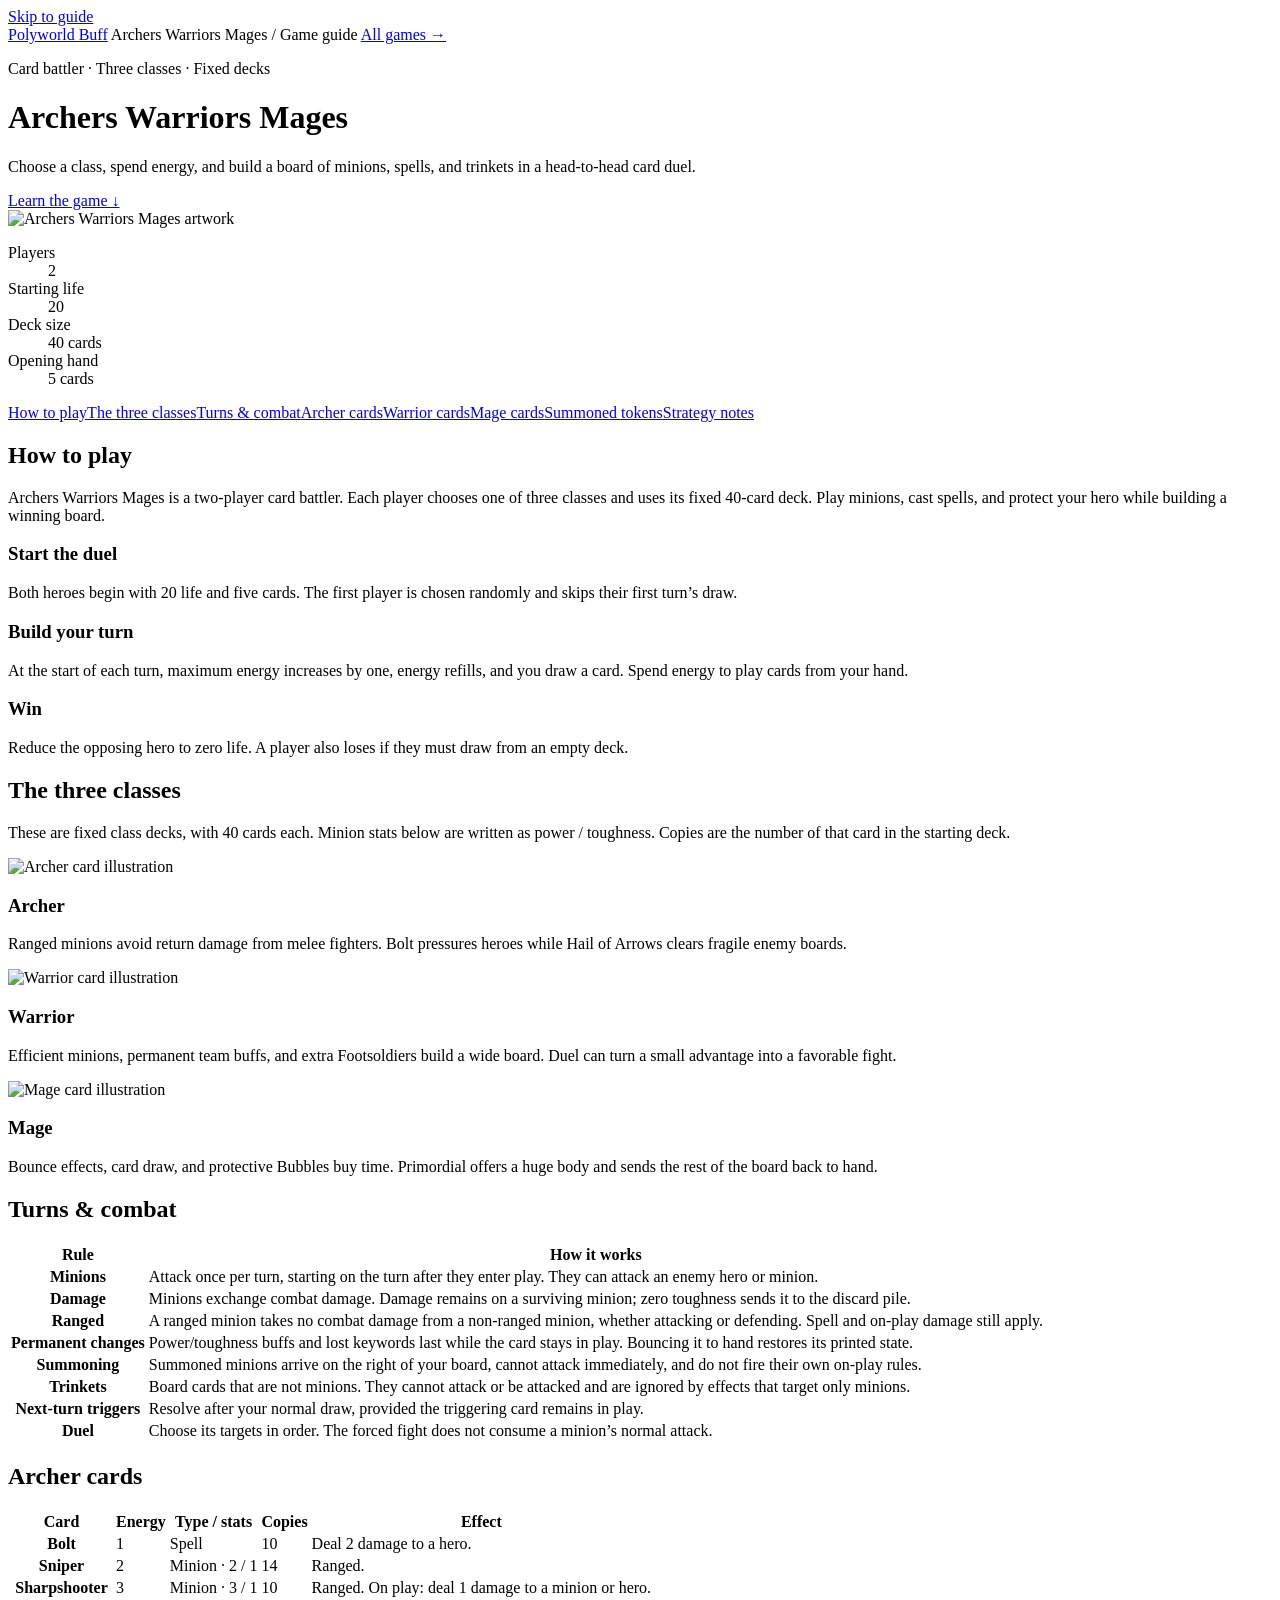
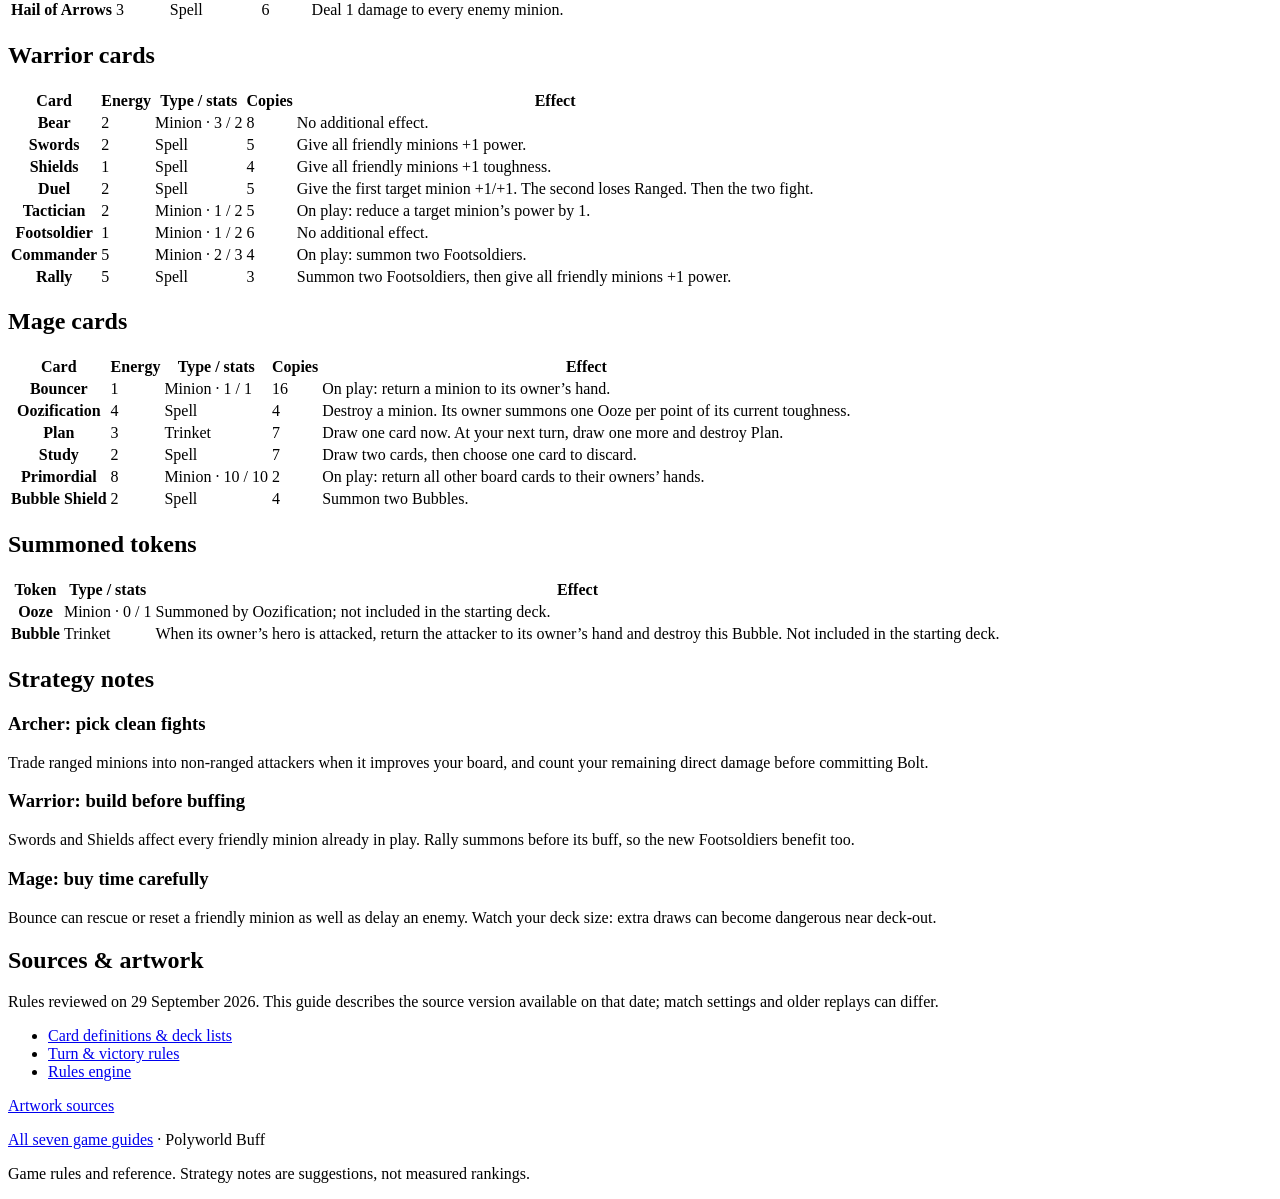
==== AWM/index.html @ 72a26108 "fix(pages): update Polyworld Buff links for Softmax Use canonical GitHub Pages and source URLs in ma" ====
<!DOCTYPE html>
<html lang="en">
<head>
  <meta charset="utf-8">
  <meta name="viewport" content="width=device-width, initial-scale=1">
  <meta name="description" content="Choose a class, spend energy, and build a board of minions, spells, and trinkets in a head-to-head card duel.">
  <title>Archers Warriors Mages · Polyworld Buff</title>
  <link rel="stylesheet" href="../guides.css">
</head>
<body style="--accent: #e2c597">
  <a class="skip" href="#guide">Skip to guide</a>
  <header class="topbar"><nav class="nav-inner" aria-label="Site navigation">
    <a class="brand" href="../">Polyworld Buff</a>
    <span class="crumb">Archers Warriors Mages / Game guide</span>
    <a href="../">All games &rarr;</a>
  </nav></header>
  <main id="guide">
    <div class="hero">
      <div><p class="eyebrow label">Card battler · Three classes · Fixed decks</p>
        <h1>Archers Warriors Mages</h1><p>Choose a class, spend energy, and build a board of minions, spells, and trinkets in a head-to-head card duel.</p>
        <a class="jump" href="#overview">Learn the game &darr;</a>
      </div>
      <div class="hero-visual"><img class="hero-art landscape"
        src="assets/sniper.png" alt="Archers Warriors Mages artwork"></div>
    </div>
    <dl class="facts"><div class="fact"><dt>Players</dt><dd>2</dd></div><div class="fact"><dt>Starting life</dt><dd>20</dd></div><div class="fact"><dt>Deck size</dt><dd>40 cards</dd></div><div class="fact"><dt>Opening hand</dt><dd>5 cards</dd></div></dl>
    <nav class="section-nav" aria-label="Guide sections"><a class="jump" href="#overview">How to play</a><a class="jump" href="#classes">The three classes</a><a class="jump" href="#combat">Turns &amp; combat</a><a class="jump" href="#archer">Archer cards</a><a class="jump" href="#warrior">Warrior cards</a><a class="jump" href="#mage">Mage cards</a><a class="jump" href="#tokens">Summoned tokens</a><a class="jump" href="#tips">Strategy notes</a></nav>
    <section id="overview"><h2 class="section-heading"><img src="../GOTA/assets/icons/champion.png" alt="">How to play</h2><p>Archers Warriors Mages is a two-player card battler. Each player
    chooses one of three classes and uses its fixed 40-card deck. Play minions,
    cast spells, and protect your hero while building a winning board.</p><div class="grid"><article class="panel"><h3>Start the duel</h3><p>Both heroes begin with 20 life and five cards. The first player is chosen randomly and skips their first turn’s draw.</p></article><article class="panel"><h3>Build your turn</h3><p>At the start of each turn, maximum energy increases by one, energy refills, and you draw a card. Spend energy to play cards from your hand.</p></article><article class="panel"><h3>Win</h3><p>Reduce the opposing hero to zero life. A player also loses if they must draw from an empty deck.</p></article></div></section><section id="classes"><h2 class="section-heading"><img src="../GOTA/assets/icons/minion.png" alt="">The three classes</h2><p>These are fixed class decks, with 40 cards each. Minion stats below
    are written as power / toughness. Copies are the number of that card in the starting deck.</p><div class="grid"><article class="panel"><img class="panel-art" src="assets/sniper.png" loading="lazy" alt="Archer card illustration"><h3>Archer</h3><p>Ranged minions avoid return damage from melee fighters. Bolt pressures heroes while Hail of Arrows clears fragile enemy boards.</p></article><article class="panel"><img class="panel-art" src="assets/bear.png" loading="lazy" alt="Warrior card illustration"><h3>Warrior</h3><p>Efficient minions, permanent team buffs, and extra Footsoldiers build a wide board. Duel can turn a small advantage into a favorable fight.</p></article><article class="panel"><img class="panel-art" src="assets/primordial.png" loading="lazy" alt="Mage card illustration"><h3>Mage</h3><p>Bounce effects, card draw, and protective Bubbles buy time. Primordial offers a huge body and sends the rest of the board back to hand.</p></article></div></section><section id="combat"><h2 class="section-heading"><img src="../GOTA/assets/icons/attack.png" alt="">Turns &amp; combat</h2><div class="table-wrap" tabindex="0" role="region" aria-label="Rule reference table, scroll horizontally"><table><thead><tr><th scope="col">Rule</th><th scope="col">How it works</th></tr></thead><tbody><tr><th scope="row">Minions</th><td>Attack once per turn, starting on the turn after they enter play. They can attack an enemy hero or minion.</td></tr>
<tr><th scope="row">Damage</th><td>Minions exchange combat damage. Damage remains on a surviving minion; zero toughness sends it to the discard pile.</td></tr>
<tr><th scope="row">Ranged</th><td>A ranged minion takes no combat damage from a non-ranged minion, whether attacking or defending. Spell and on-play damage still apply.</td></tr>
<tr><th scope="row">Permanent changes</th><td>Power/toughness buffs and lost keywords last while the card stays in play. Bouncing it to hand restores its printed state.</td></tr>
<tr><th scope="row">Summoning</th><td>Summoned minions arrive on the right of your board, cannot attack immediately, and do not fire their own on-play rules.</td></tr>
<tr><th scope="row">Trinkets</th><td>Board cards that are not minions. They cannot attack or be attacked and are ignored by effects that target only minions.</td></tr>
<tr><th scope="row">Next-turn triggers</th><td>Resolve after your normal draw, provided the triggering card remains in play.</td></tr>
<tr><th scope="row">Duel</th><td>Choose its targets in order. The forced fight does not consume a minion’s normal attack.</td></tr>
</tbody></table></div></section><section id="archer"><h2 class="section-heading"><img src="../GOTA/assets/icons/range.png" alt="">Archer cards</h2><div class="table-wrap" tabindex="0" role="region" aria-label="Card reference table, scroll horizontally"><table class="cards-table"><thead><tr><th scope="col">Card</th><th scope="col">Energy</th><th scope="col">Type / stats</th><th scope="col">Copies</th><th scope="col">Effect</th></tr></thead><tbody><tr><th scope="row">Bolt</th><td>1</td><td>Spell</td><td>10</td><td>Deal 2 damage to a hero.</td></tr>
<tr><th scope="row">Sniper</th><td>2</td><td>Minion · 2 / 1</td><td>14</td><td>Ranged.</td></tr>
<tr><th scope="row">Sharpshooter</th><td>3</td><td>Minion · 3 / 1</td><td>10</td><td>Ranged. On play: deal 1 damage to a minion or hero.</td></tr>
<tr><th scope="row">Hail of Arrows</th><td>3</td><td>Spell</td><td>6</td><td>Deal 1 damage to every enemy minion.</td></tr>
</tbody></table></div></section><section id="warrior"><h2 class="section-heading"><img src="../GOTA/assets/icons/damage.png" alt="">Warrior cards</h2><div class="table-wrap" tabindex="0" role="region" aria-label="Card reference table, scroll horizontally"><table class="cards-table"><thead><tr><th scope="col">Card</th><th scope="col">Energy</th><th scope="col">Type / stats</th><th scope="col">Copies</th><th scope="col">Effect</th></tr></thead><tbody><tr><th scope="row">Bear</th><td>2</td><td>Minion · 3 / 2</td><td>8</td><td>No additional effect.</td></tr>
<tr><th scope="row">Swords</th><td>2</td><td>Spell</td><td>5</td><td>Give all friendly minions +1 power.</td></tr>
<tr><th scope="row">Shields</th><td>1</td><td>Spell</td><td>4</td><td>Give all friendly minions +1 toughness.</td></tr>
<tr><th scope="row">Duel</th><td>2</td><td>Spell</td><td>5</td><td>Give the first target minion +1/+1. The second loses Ranged. Then the two fight.</td></tr>
<tr><th scope="row">Tactician</th><td>2</td><td>Minion · 1 / 2</td><td>5</td><td>On play: reduce a target minion’s power by 1.</td></tr>
<tr><th scope="row">Footsoldier</th><td>1</td><td>Minion · 1 / 2</td><td>6</td><td>No additional effect.</td></tr>
<tr><th scope="row">Commander</th><td>5</td><td>Minion · 2 / 3</td><td>4</td><td>On play: summon two Footsoldiers.</td></tr>
<tr><th scope="row">Rally</th><td>5</td><td>Spell</td><td>3</td><td>Summon two Footsoldiers, then give all friendly minions +1 power.</td></tr>
</tbody></table></div></section><section id="mage"><h2 class="section-heading"><img src="../GOTA/assets/icons/mana.png" alt="">Mage cards</h2><div class="table-wrap" tabindex="0" role="region" aria-label="Card reference table, scroll horizontally"><table class="cards-table"><thead><tr><th scope="col">Card</th><th scope="col">Energy</th><th scope="col">Type / stats</th><th scope="col">Copies</th><th scope="col">Effect</th></tr></thead><tbody><tr><th scope="row">Bouncer</th><td>1</td><td>Minion · 1 / 1</td><td>16</td><td>On play: return a minion to its owner’s hand.</td></tr>
<tr><th scope="row">Oozification</th><td>4</td><td>Spell</td><td>4</td><td>Destroy a minion. Its owner summons one Ooze per point of its current toughness.</td></tr>
<tr><th scope="row">Plan</th><td>3</td><td>Trinket</td><td>7</td><td>Draw one card now. At your next turn, draw one more and destroy Plan.</td></tr>
<tr><th scope="row">Study</th><td>2</td><td>Spell</td><td>7</td><td>Draw two cards, then choose one card to discard.</td></tr>
<tr><th scope="row">Primordial</th><td>8</td><td>Minion · 10 / 10</td><td>2</td><td>On play: return all other board cards to their owners’ hands.</td></tr>
<tr><th scope="row">Bubble Shield</th><td>2</td><td>Spell</td><td>4</td><td>Summon two Bubbles.</td></tr>
</tbody></table></div></section><section id="tokens"><h2 class="section-heading"><img src="../GOTA/assets/icons/minion.png" alt="">Summoned tokens</h2><div class="table-wrap" tabindex="0" role="region" aria-label="Token reference table, scroll horizontally"><table><thead><tr><th scope="col">Token</th><th scope="col">Type / stats</th><th scope="col">Effect</th></tr></thead><tbody><tr><th scope="row">Ooze</th><td>Minion · 0 / 1</td><td>Summoned by Oozification; not included in the starting deck.</td></tr>
<tr><th scope="row">Bubble</th><td>Trinket</td><td>When its owner’s hero is attacked, return the attacker to its owner’s hand and destroy this Bubble. Not included in the starting deck.</td></tr>
</tbody></table></div></section><section id="tips"><h2 class="section-heading"><img src="../GOTA/assets/icons/stats.png" alt="">Strategy notes</h2><div class="grid"><article class="panel"><h3>Archer: pick clean fights</h3><p>Trade ranged minions into non-ranged attackers when it improves your board, and count your remaining direct damage before committing Bolt.</p></article><article class="panel"><h3>Warrior: build before buffing</h3><p>Swords and Shields affect every friendly minion already in play. Rally summons before its buff, so the new Footsoldiers benefit too.</p></article><article class="panel"><h3>Mage: buy time carefully</h3><p>Bounce can rescue or reset a friendly minion as well as delay an enemy. Watch your deck size: extra draws can become dangerous near deck-out.</p></article></div></section>
    <section id="sources"><h2>Sources &amp; artwork</h2>
      <p>Rules reviewed on 29 September 2026. This guide describes the source version
      available on that date; match settings and older replays can differ.</p>
      <ul class="sources"><li><a href="https://github.com/softmax-universe/polyworld/blob/46e74720543e6b6d17e6aa05680d744c5302fc59/examples/awm/baseset.nim">Card definitions &amp; deck lists</a></li><li><a href="https://github.com/softmax-universe/polyworld/blob/46e74720543e6b6d17e6aa05680d744c5302fc59/examples/awm/awmsim.nim">Turn &amp; victory rules</a></li><li><a href="https://github.com/softmax-universe/polyworld/blob/46e74720543e6b6d17e6aa05680d744c5302fc59/examples/awm/awmcore.nim">Rules engine</a></li></ul>
      <p class="caption"><a href="assets/sources.txt">Artwork sources</a></p>
    </section>
    <footer><p><a href="../">All seven game guides</a> · Polyworld Buff</p>
      <p>Game rules and reference. Strategy notes are suggestions, not measured rankings.</p></footer>
  </main>
</body>
</html>
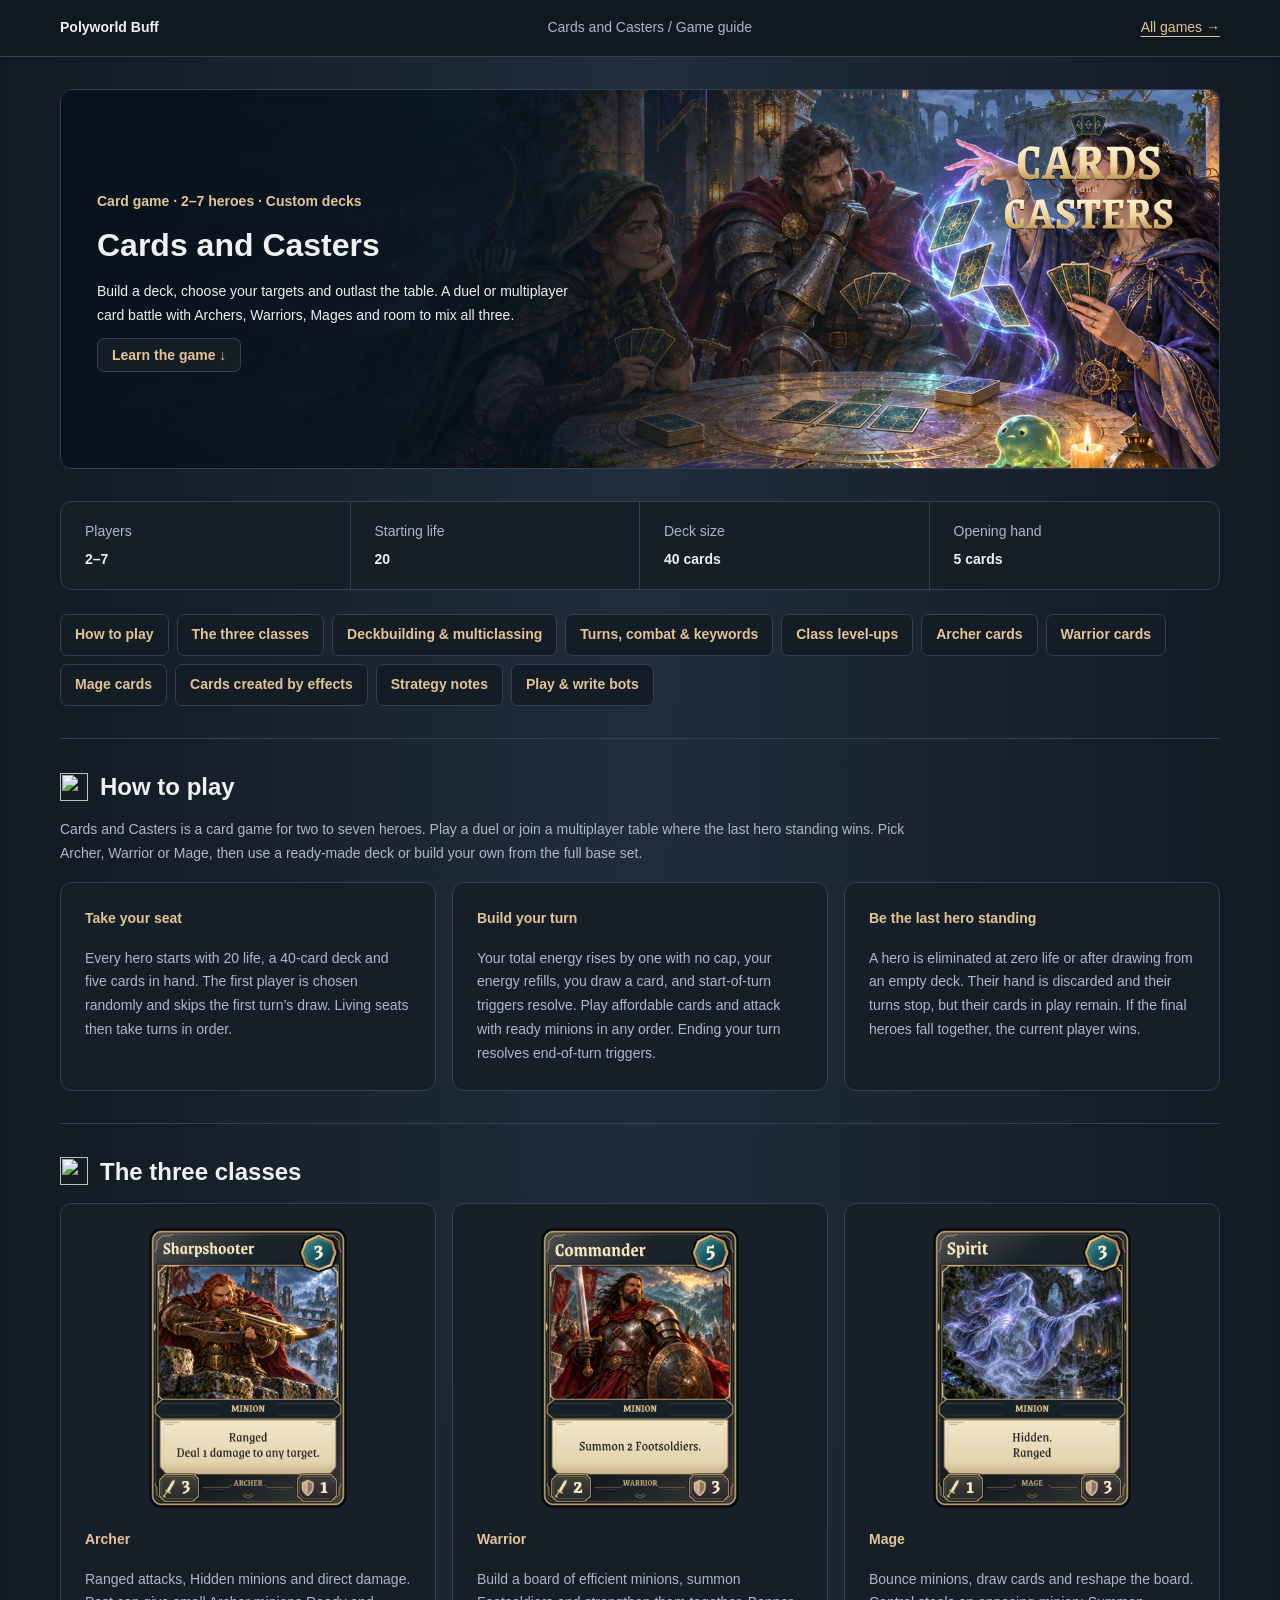
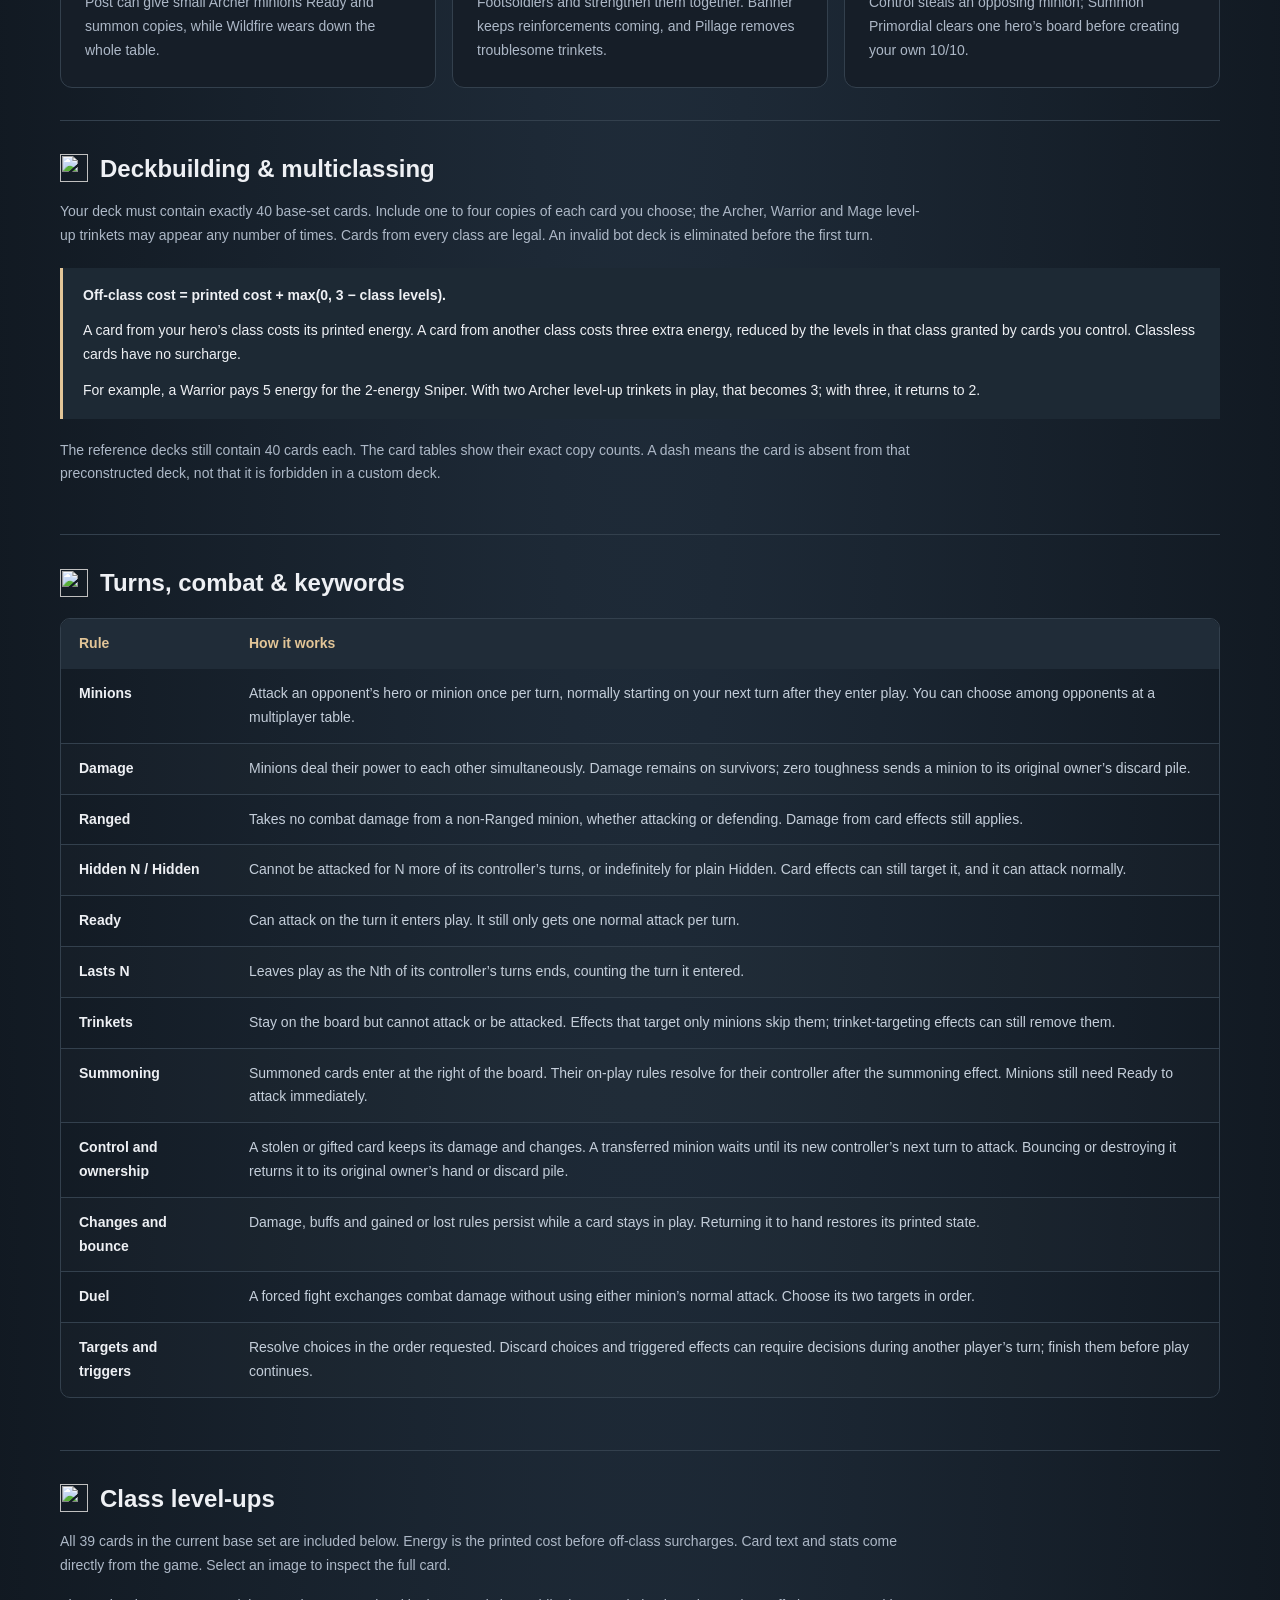
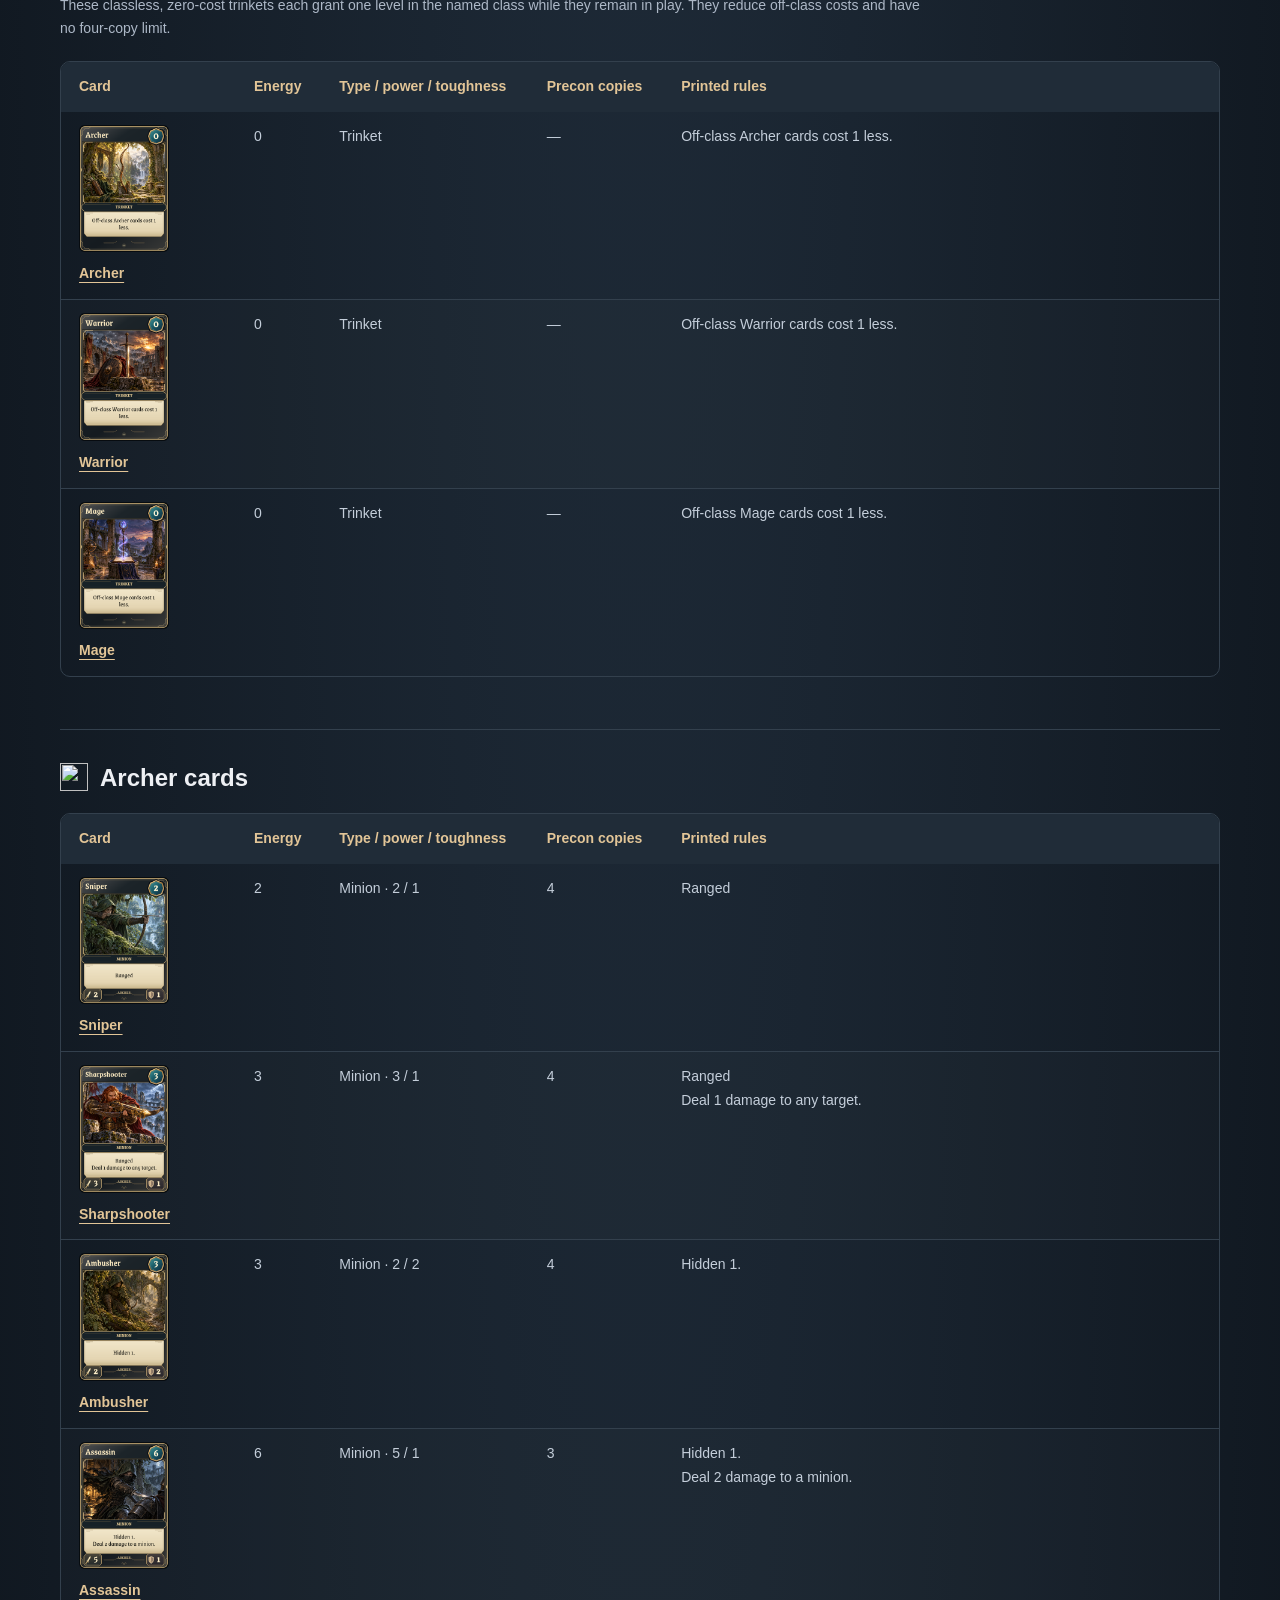
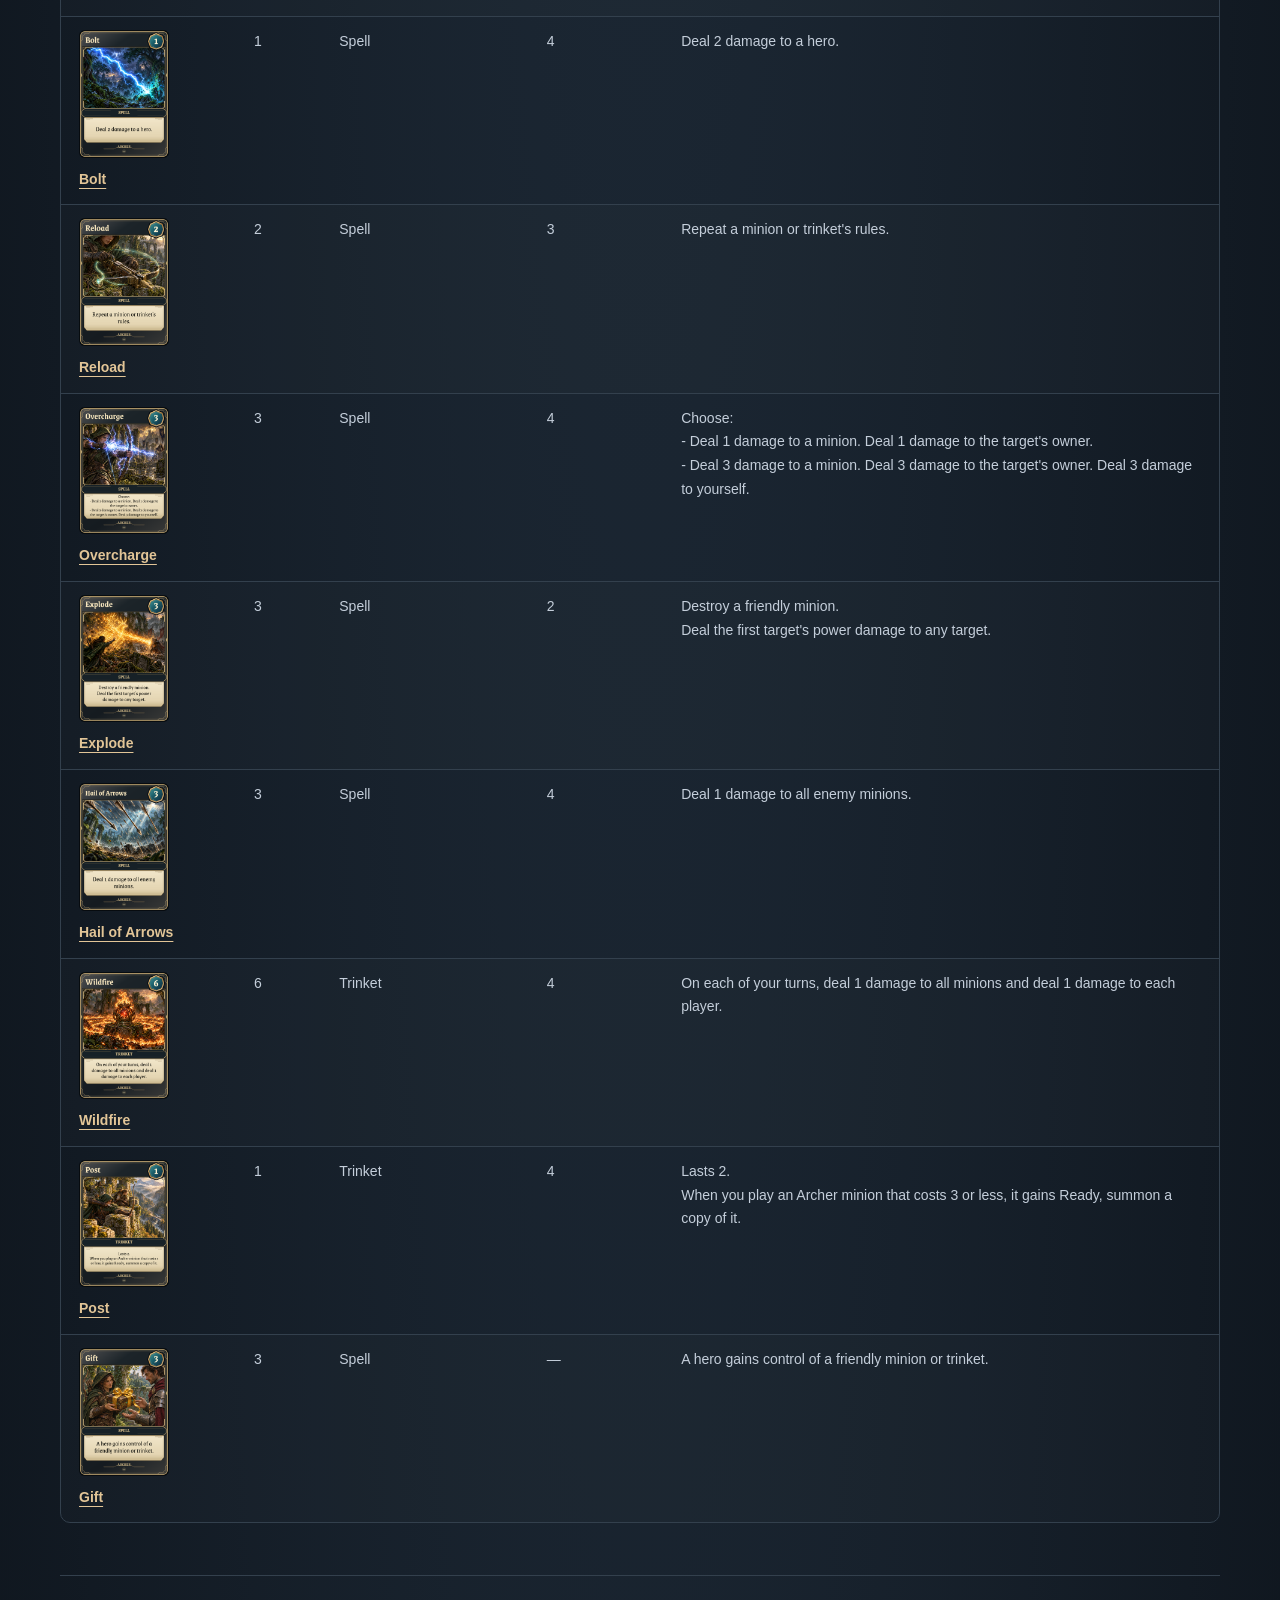
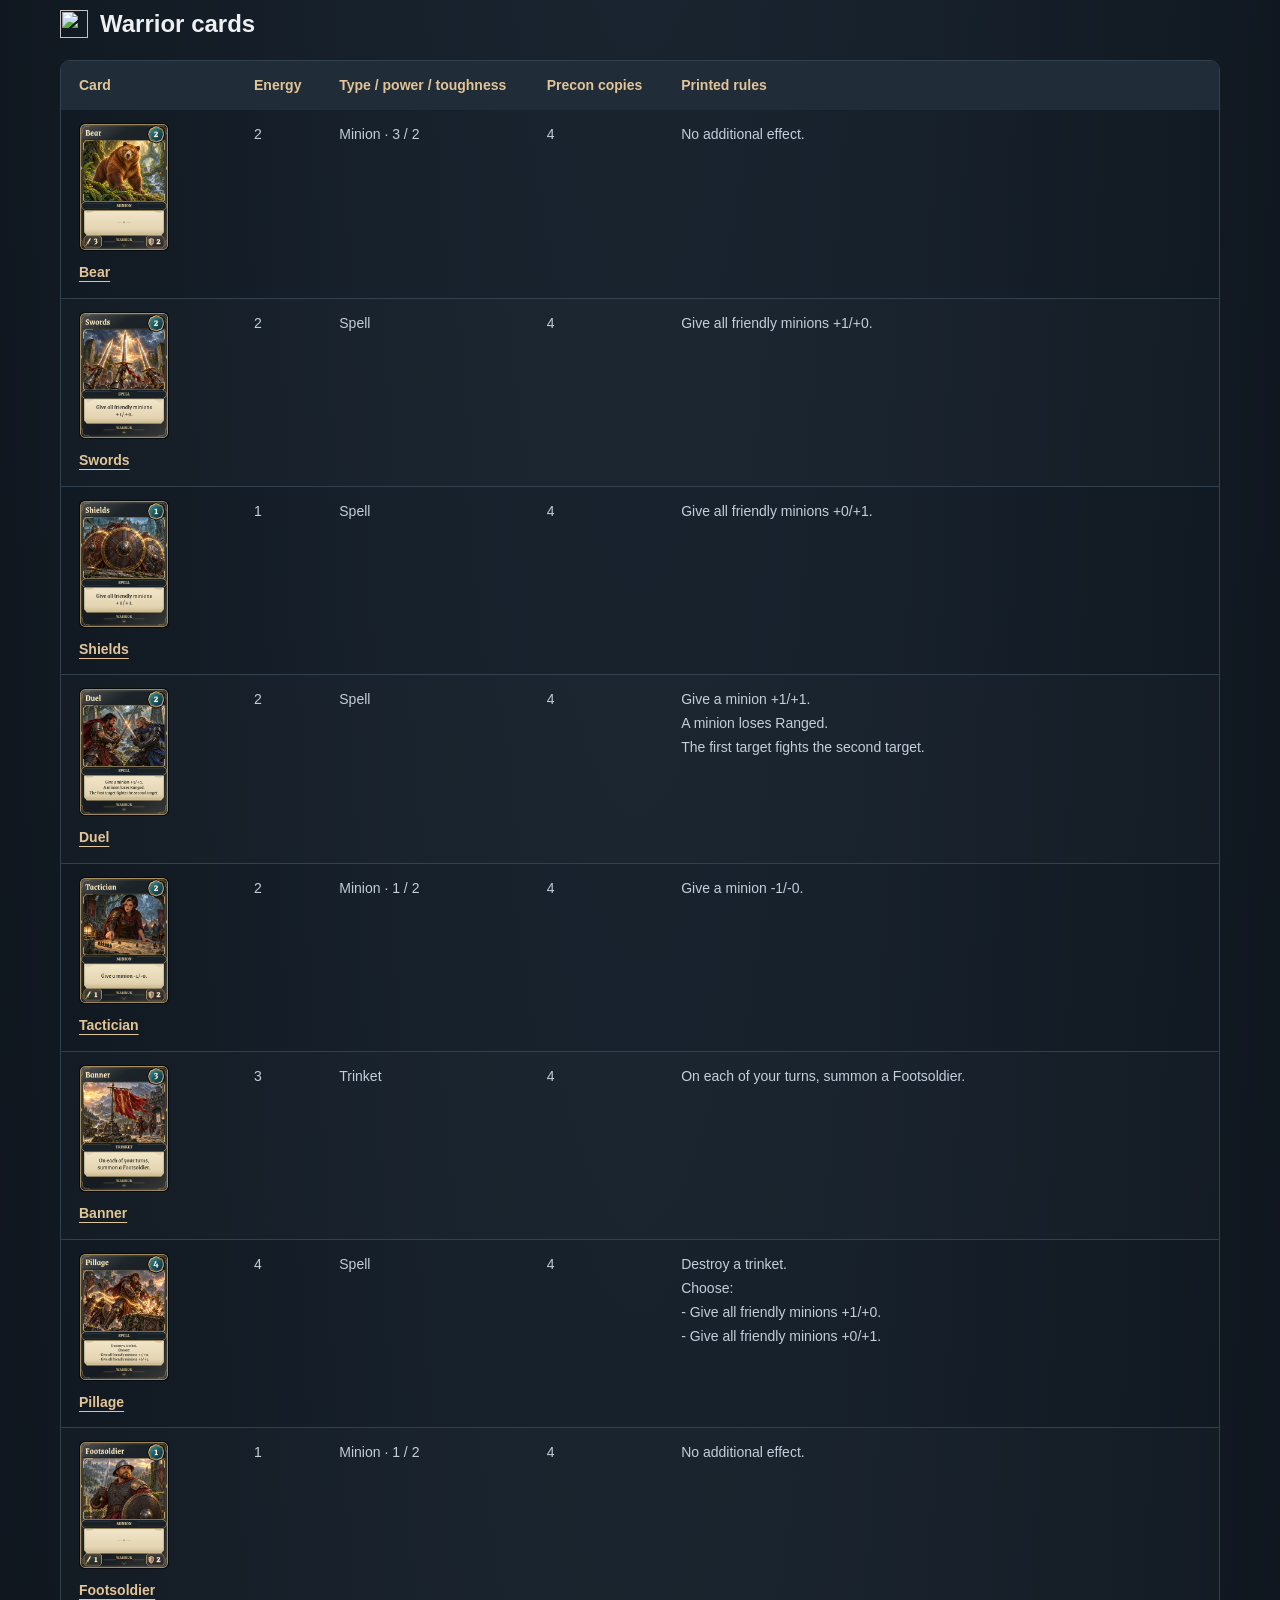
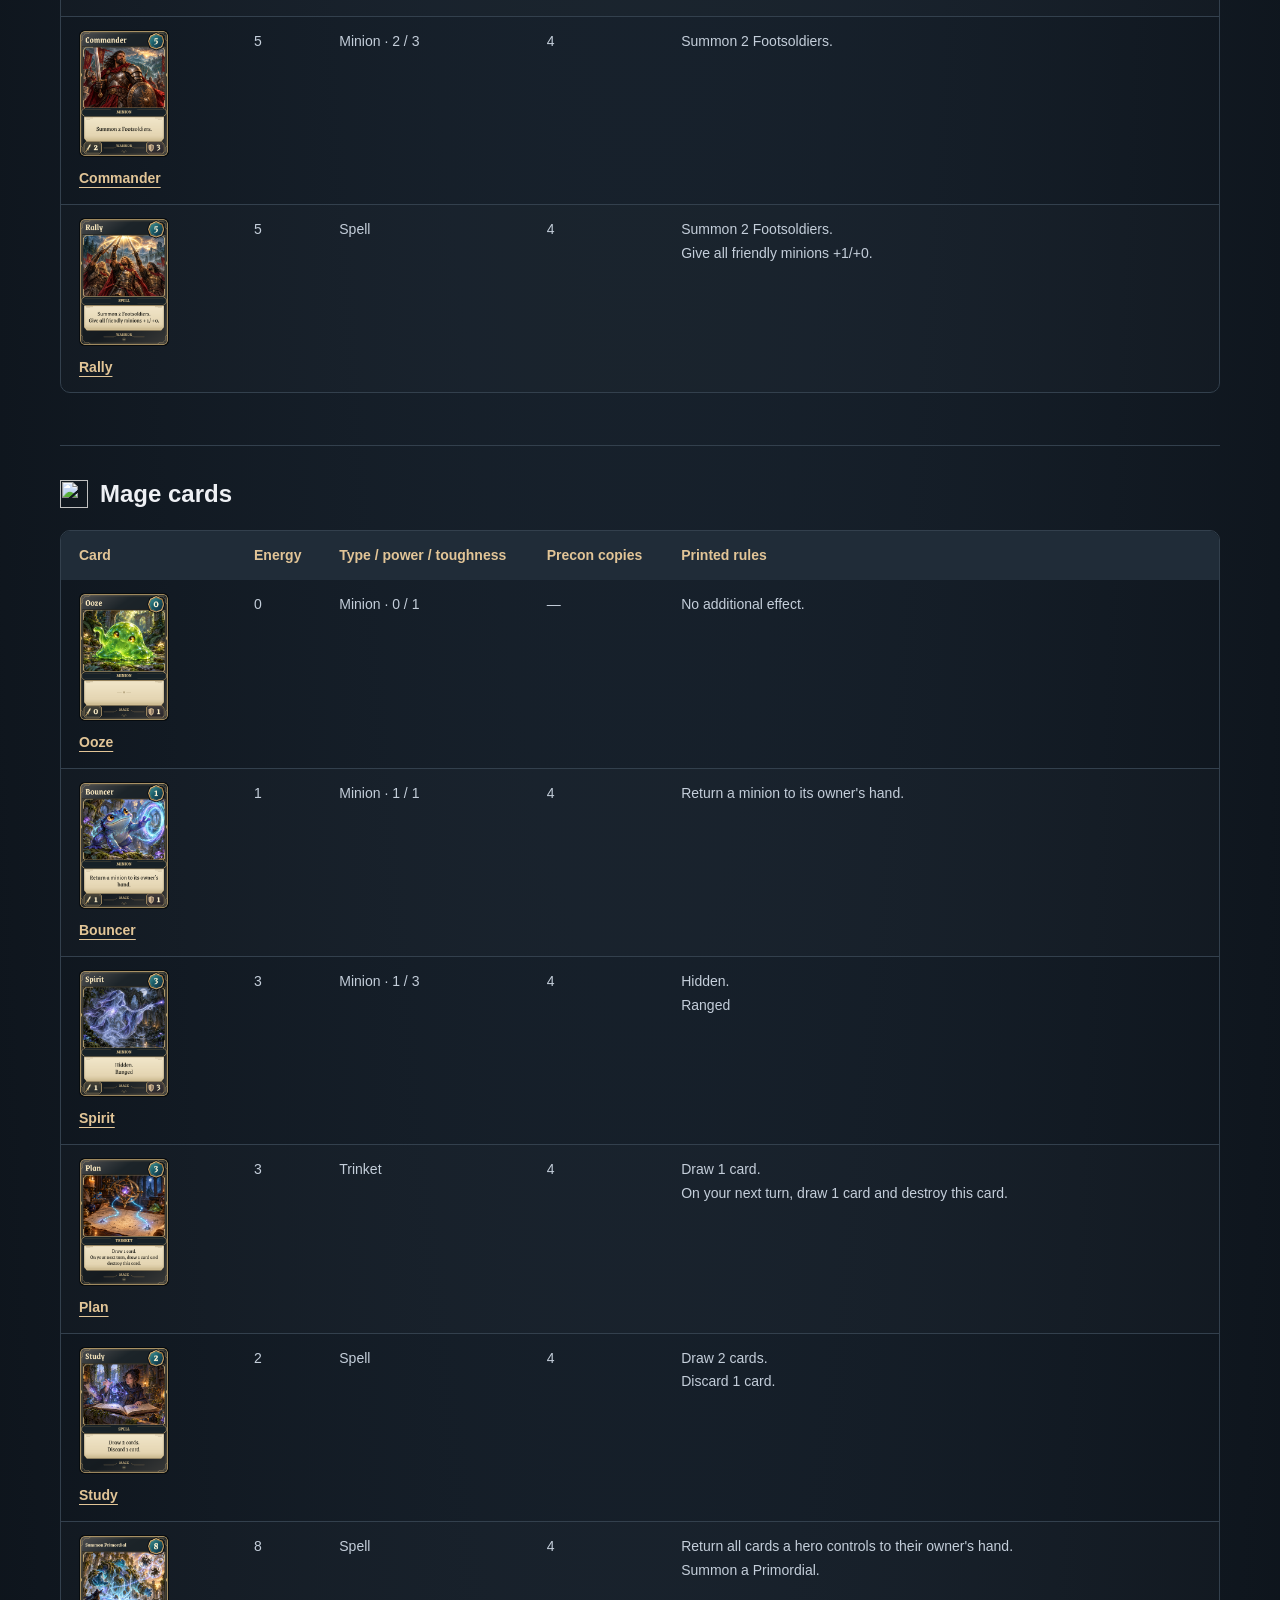
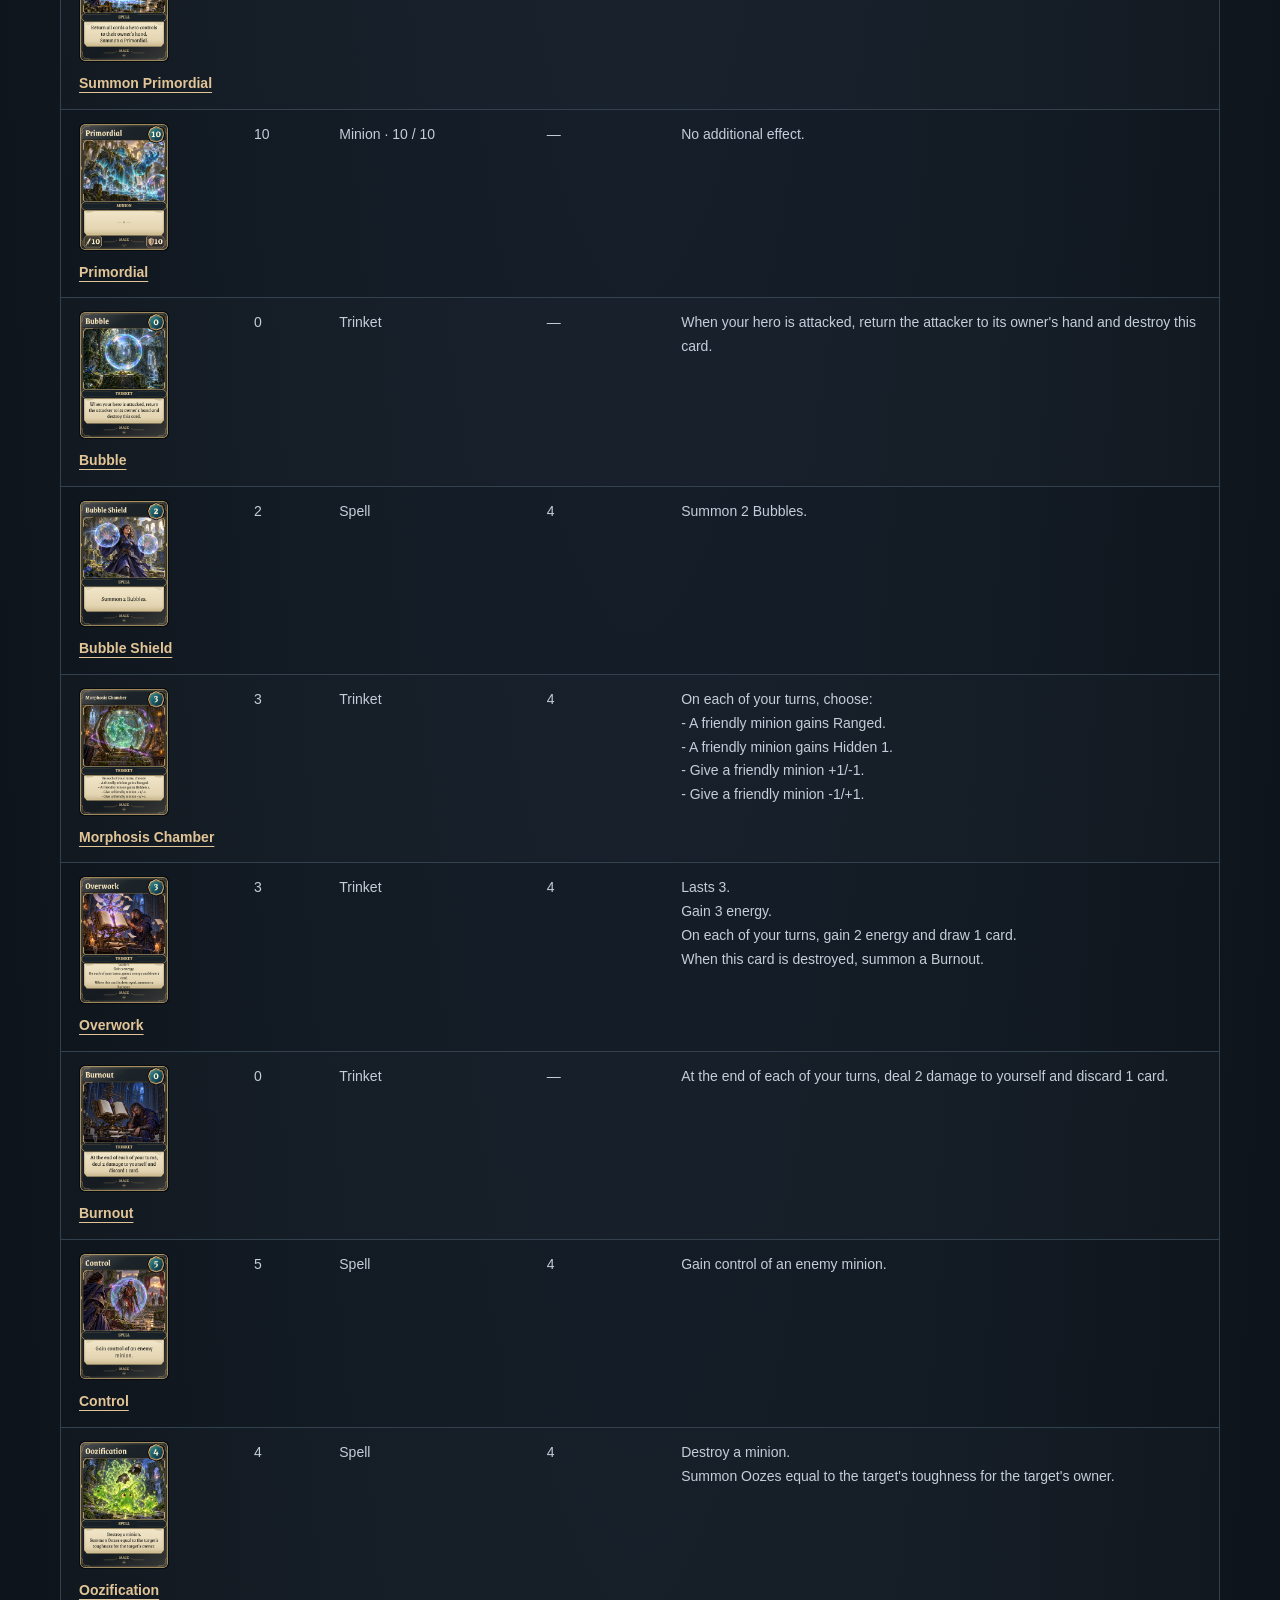
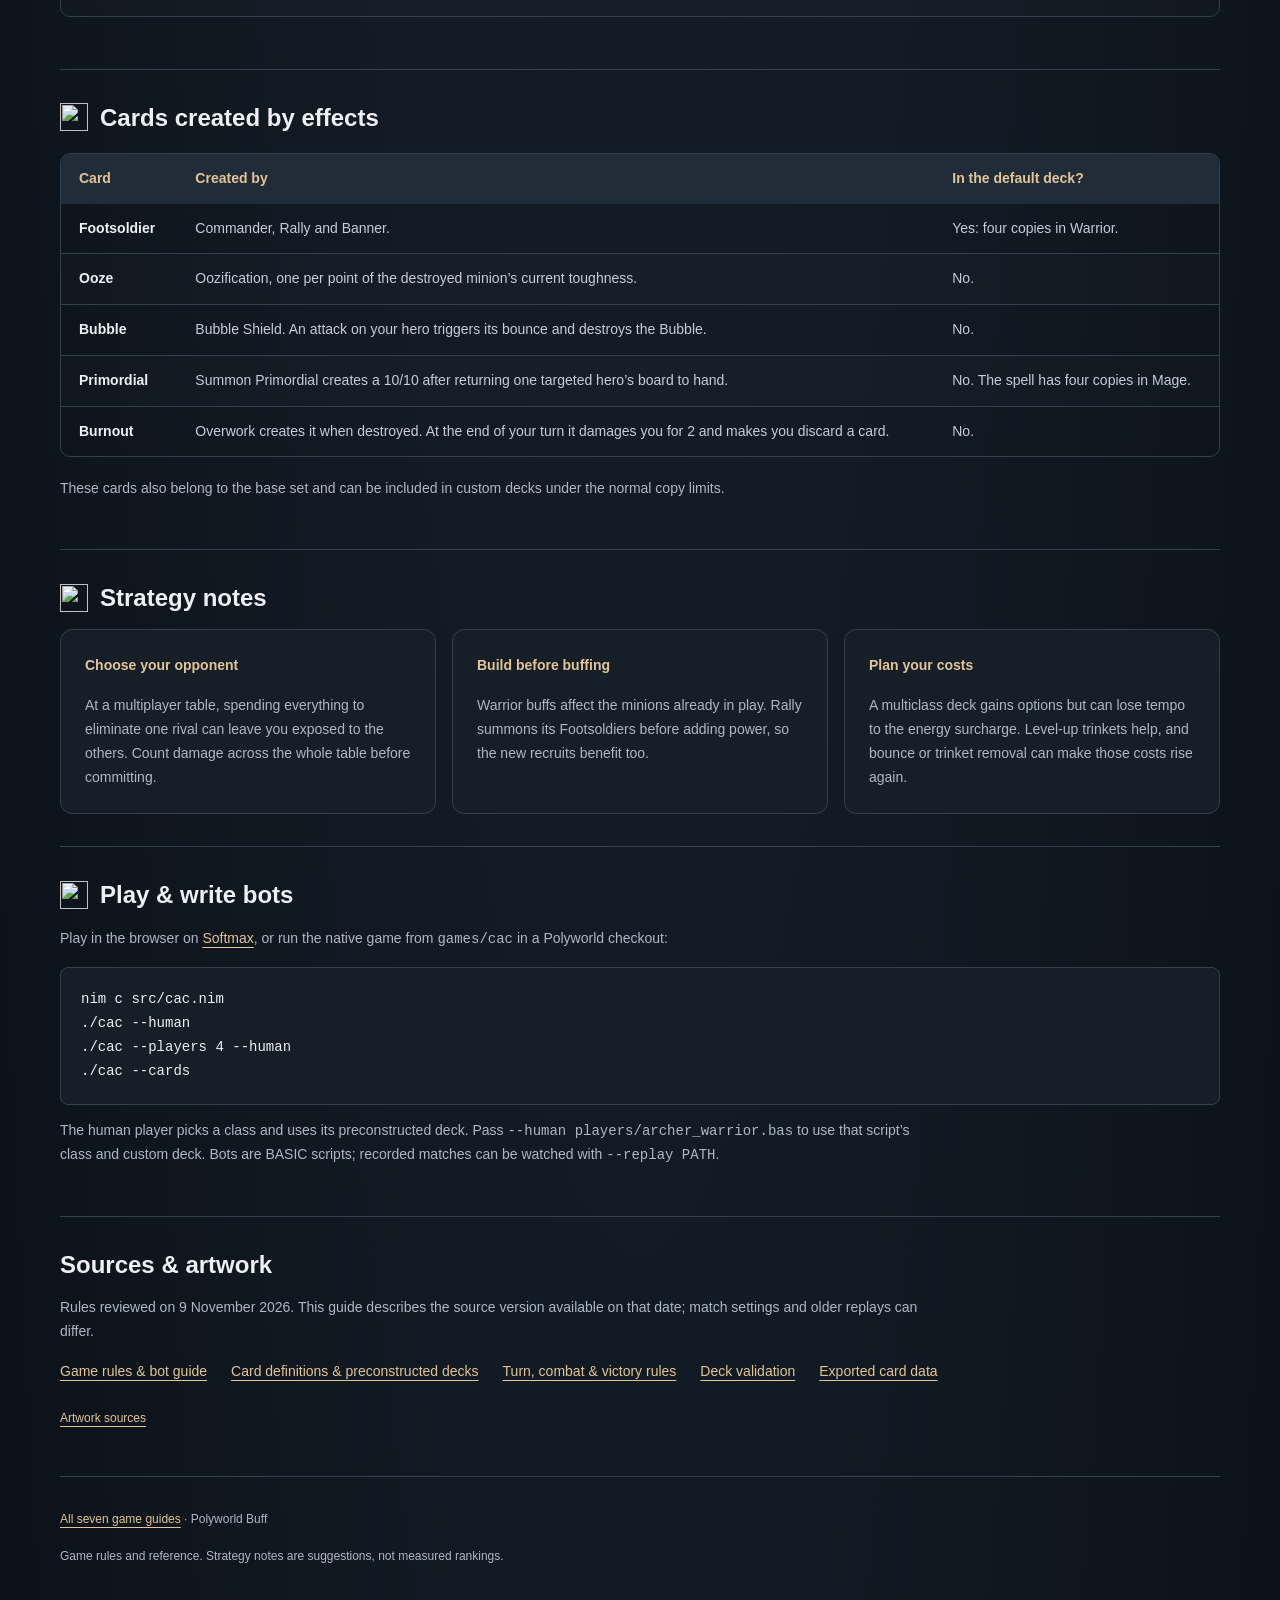
==== commit 9ebaa8e1: "update engine showcase and card guide" ====
--- a/AWM/index.html
+++ b/AWM/index.html
@@ -3,64 +3,112 @@
 <head>
   <meta charset="utf-8">
   <meta name="viewport" content="width=device-width, initial-scale=1">
-  <meta name="description" content="Choose a class, spend energy, and build a board of minions, spells, and trinkets in a head-to-head card duel.">
-  <title>Archers Warriors Mages · Polyworld Buff</title>
+  <meta name="description" content="Build a deck, choose your targets and outlast the table. A duel or multiplayer card battle with Archers, Warriors, Mages and room to mix all three.">
+  <title>Cards and Casters · Polyworld Buff</title>
   <link rel="stylesheet" href="../guides.css">
+  <link rel="stylesheet" href="guide.css">
 </head>
-<body style="--accent: #e2c597">
+<body class="cac-guide" style="--accent: #e2c597">
   <a class="skip" href="#guide">Skip to guide</a>
   <header class="topbar"><nav class="nav-inner" aria-label="Site navigation">
     <a class="brand" href="../">Polyworld Buff</a>
-    <span class="crumb">Archers Warriors Mages / Game guide</span>
+    <span class="crumb">Cards and Casters / Game guide</span>
     <a href="../">All games &rarr;</a>
   </nav></header>
   <main id="guide">
     <div class="hero">
-      <div><p class="eyebrow label">Card battler · Three classes · Fixed decks</p>
-        <h1>Archers Warriors Mages</h1><p>Choose a class, spend energy, and build a board of minions, spells, and trinkets in a head-to-head card duel.</p>
+      <div><p class="eyebrow label">Card game · 2–7 heroes · Custom decks</p>
+        <h1>Cards and Casters</h1><p>Build a deck, choose your targets and outlast the table. A duel or multiplayer card battle with Archers, Warriors, Mages and room to mix all three.</p>
         <a class="jump" href="#overview">Learn the game &darr;</a>
       </div>
-      <div class="hero-visual"><img class="hero-art landscape"
-        src="assets/sniper.png" alt="Archers Warriors Mages artwork"></div>
+      <div class="hero-visual"><img class="cac-wordmark" src="assets/cards-and-casters.svg" width="560" height="350" alt="Cards and Casters"><img class="cac-loading-art" src="assets/moonlit-table.webp" width="1672" height="941" alt="An archer, warrior and mage playing cards in a moonlit observatory"></div>
     </div>
-    <dl class="facts"><div class="fact"><dt>Players</dt><dd>2</dd></div><div class="fact"><dt>Starting life</dt><dd>20</dd></div><div class="fact"><dt>Deck size</dt><dd>40 cards</dd></div><div class="fact"><dt>Opening hand</dt><dd>5 cards</dd></div></dl>
-    <nav class="section-nav" aria-label="Guide sections"><a class="jump" href="#overview">How to play</a><a class="jump" href="#classes">The three classes</a><a class="jump" href="#combat">Turns &amp; combat</a><a class="jump" href="#archer">Archer cards</a><a class="jump" href="#warrior">Warrior cards</a><a class="jump" href="#mage">Mage cards</a><a class="jump" href="#tokens">Summoned tokens</a><a class="jump" href="#tips">Strategy notes</a></nav>
-    <section id="overview"><h2 class="section-heading"><img src="../GOTA/assets/icons/champion.png" alt="">How to play</h2><p>Archers Warriors Mages is a two-player card battler. Each player
-    chooses one of three classes and uses its fixed 40-card deck. Play minions,
-    cast spells, and protect your hero while building a winning board.</p><div class="grid"><article class="panel"><h3>Start the duel</h3><p>Both heroes begin with 20 life and five cards. The first player is chosen randomly and skips their first turn’s draw.</p></article><article class="panel"><h3>Build your turn</h3><p>At the start of each turn, maximum energy increases by one, energy refills, and you draw a card. Spend energy to play cards from your hand.</p></article><article class="panel"><h3>Win</h3><p>Reduce the opposing hero to zero life. A player also loses if they must draw from an empty deck.</p></article></div></section><section id="classes"><h2 class="section-heading"><img src="../GOTA/assets/icons/minion.png" alt="">The three classes</h2><p>These are fixed class decks, with 40 cards each. Minion stats below
-    are written as power / toughness. Copies are the number of that card in the starting deck.</p><div class="grid"><article class="panel"><img class="panel-art" src="assets/sniper.png" loading="lazy" alt="Archer card illustration"><h3>Archer</h3><p>Ranged minions avoid return damage from melee fighters. Bolt pressures heroes while Hail of Arrows clears fragile enemy boards.</p></article><article class="panel"><img class="panel-art" src="assets/bear.png" loading="lazy" alt="Warrior card illustration"><h3>Warrior</h3><p>Efficient minions, permanent team buffs, and extra Footsoldiers build a wide board. Duel can turn a small advantage into a favorable fight.</p></article><article class="panel"><img class="panel-art" src="assets/primordial.png" loading="lazy" alt="Mage card illustration"><h3>Mage</h3><p>Bounce effects, card draw, and protective Bubbles buy time. Primordial offers a huge body and sends the rest of the board back to hand.</p></article></div></section><section id="combat"><h2 class="section-heading"><img src="../GOTA/assets/icons/attack.png" alt="">Turns &amp; combat</h2><div class="table-wrap" tabindex="0" role="region" aria-label="Rule reference table, scroll horizontally"><table><thead><tr><th scope="col">Rule</th><th scope="col">How it works</th></tr></thead><tbody><tr><th scope="row">Minions</th><td>Attack once per turn, starting on the turn after they enter play. They can attack an enemy hero or minion.</td></tr>
-<tr><th scope="row">Damage</th><td>Minions exchange combat damage. Damage remains on a surviving minion; zero toughness sends it to the discard pile.</td></tr>
-<tr><th scope="row">Ranged</th><td>A ranged minion takes no combat damage from a non-ranged minion, whether attacking or defending. Spell and on-play damage still apply.</td></tr>
-<tr><th scope="row">Permanent changes</th><td>Power/toughness buffs and lost keywords last while the card stays in play. Bouncing it to hand restores its printed state.</td></tr>
-<tr><th scope="row">Summoning</th><td>Summoned minions arrive on the right of your board, cannot attack immediately, and do not fire their own on-play rules.</td></tr>
-<tr><th scope="row">Trinkets</th><td>Board cards that are not minions. They cannot attack or be attacked and are ignored by effects that target only minions.</td></tr>
-<tr><th scope="row">Next-turn triggers</th><td>Resolve after your normal draw, provided the triggering card remains in play.</td></tr>
-<tr><th scope="row">Duel</th><td>Choose its targets in order. The forced fight does not consume a minion’s normal attack.</td></tr>
-</tbody></table></div></section><section id="archer"><h2 class="section-heading"><img src="../GOTA/assets/icons/range.png" alt="">Archer cards</h2><div class="table-wrap" tabindex="0" role="region" aria-label="Card reference table, scroll horizontally"><table class="cards-table"><thead><tr><th scope="col">Card</th><th scope="col">Energy</th><th scope="col">Type / stats</th><th scope="col">Copies</th><th scope="col">Effect</th></tr></thead><tbody><tr><th scope="row">Bolt</th><td>1</td><td>Spell</td><td>10</td><td>Deal 2 damage to a hero.</td></tr>
-<tr><th scope="row">Sniper</th><td>2</td><td>Minion · 2 / 1</td><td>14</td><td>Ranged.</td></tr>
-<tr><th scope="row">Sharpshooter</th><td>3</td><td>Minion · 3 / 1</td><td>10</td><td>Ranged. On play: deal 1 damage to a minion or hero.</td></tr>
-<tr><th scope="row">Hail of Arrows</th><td>3</td><td>Spell</td><td>6</td><td>Deal 1 damage to every enemy minion.</td></tr>
-</tbody></table></div></section><section id="warrior"><h2 class="section-heading"><img src="../GOTA/assets/icons/damage.png" alt="">Warrior cards</h2><div class="table-wrap" tabindex="0" role="region" aria-label="Card reference table, scroll horizontally"><table class="cards-table"><thead><tr><th scope="col">Card</th><th scope="col">Energy</th><th scope="col">Type / stats</th><th scope="col">Copies</th><th scope="col">Effect</th></tr></thead><tbody><tr><th scope="row">Bear</th><td>2</td><td>Minion · 3 / 2</td><td>8</td><td>No additional effect.</td></tr>
-<tr><th scope="row">Swords</th><td>2</td><td>Spell</td><td>5</td><td>Give all friendly minions +1 power.</td></tr>
-<tr><th scope="row">Shields</th><td>1</td><td>Spell</td><td>4</td><td>Give all friendly minions +1 toughness.</td></tr>
-<tr><th scope="row">Duel</th><td>2</td><td>Spell</td><td>5</td><td>Give the first target minion +1/+1. The second loses Ranged. Then the two fight.</td></tr>
-<tr><th scope="row">Tactician</th><td>2</td><td>Minion · 1 / 2</td><td>5</td><td>On play: reduce a target minion’s power by 1.</td></tr>
-<tr><th scope="row">Footsoldier</th><td>1</td><td>Minion · 1 / 2</td><td>6</td><td>No additional effect.</td></tr>
-<tr><th scope="row">Commander</th><td>5</td><td>Minion · 2 / 3</td><td>4</td><td>On play: summon two Footsoldiers.</td></tr>
-<tr><th scope="row">Rally</th><td>5</td><td>Spell</td><td>3</td><td>Summon two Footsoldiers, then give all friendly minions +1 power.</td></tr>
-</tbody></table></div></section><section id="mage"><h2 class="section-heading"><img src="../GOTA/assets/icons/mana.png" alt="">Mage cards</h2><div class="table-wrap" tabindex="0" role="region" aria-label="Card reference table, scroll horizontally"><table class="cards-table"><thead><tr><th scope="col">Card</th><th scope="col">Energy</th><th scope="col">Type / stats</th><th scope="col">Copies</th><th scope="col">Effect</th></tr></thead><tbody><tr><th scope="row">Bouncer</th><td>1</td><td>Minion · 1 / 1</td><td>16</td><td>On play: return a minion to its owner’s hand.</td></tr>
-<tr><th scope="row">Oozification</th><td>4</td><td>Spell</td><td>4</td><td>Destroy a minion. Its owner summons one Ooze per point of its current toughness.</td></tr>
-<tr><th scope="row">Plan</th><td>3</td><td>Trinket</td><td>7</td><td>Draw one card now. At your next turn, draw one more and destroy Plan.</td></tr>
-<tr><th scope="row">Study</th><td>2</td><td>Spell</td><td>7</td><td>Draw two cards, then choose one card to discard.</td></tr>
-<tr><th scope="row">Primordial</th><td>8</td><td>Minion · 10 / 10</td><td>2</td><td>On play: return all other board cards to their owners’ hands.</td></tr>
-<tr><th scope="row">Bubble Shield</th><td>2</td><td>Spell</td><td>4</td><td>Summon two Bubbles.</td></tr>
-</tbody></table></div></section><section id="tokens"><h2 class="section-heading"><img src="../GOTA/assets/icons/minion.png" alt="">Summoned tokens</h2><div class="table-wrap" tabindex="0" role="region" aria-label="Token reference table, scroll horizontally"><table><thead><tr><th scope="col">Token</th><th scope="col">Type / stats</th><th scope="col">Effect</th></tr></thead><tbody><tr><th scope="row">Ooze</th><td>Minion · 0 / 1</td><td>Summoned by Oozification; not included in the starting deck.</td></tr>
-<tr><th scope="row">Bubble</th><td>Trinket</td><td>When its owner’s hero is attacked, return the attacker to its owner’s hand and destroy this Bubble. Not included in the starting deck.</td></tr>
-</tbody></table></div></section><section id="tips"><h2 class="section-heading"><img src="../GOTA/assets/icons/stats.png" alt="">Strategy notes</h2><div class="grid"><article class="panel"><h3>Archer: pick clean fights</h3><p>Trade ranged minions into non-ranged attackers when it improves your board, and count your remaining direct damage before committing Bolt.</p></article><article class="panel"><h3>Warrior: build before buffing</h3><p>Swords and Shields affect every friendly minion already in play. Rally summons before its buff, so the new Footsoldiers benefit too.</p></article><article class="panel"><h3>Mage: buy time carefully</h3><p>Bounce can rescue or reset a friendly minion as well as delay an enemy. Watch your deck size: extra draws can become dangerous near deck-out.</p></article></div></section>
+    <dl class="facts"><div class="fact"><dt>Players</dt><dd>2–7</dd></div><div class="fact"><dt>Starting life</dt><dd>20</dd></div><div class="fact"><dt>Deck size</dt><dd>40 cards</dd></div><div class="fact"><dt>Opening hand</dt><dd>5 cards</dd></div></dl>
+    <nav class="section-nav" aria-label="Guide sections"><a class="jump" href="#overview">How to play</a><a class="jump" href="#classes">The three classes</a><a class="jump" href="#decks">Deckbuilding &amp; multiclassing</a><a class="jump" href="#combat">Turns, combat &amp; keywords</a><a class="jump" href="#levelups">Class level-ups</a><a class="jump" href="#archer">Archer cards</a><a class="jump" href="#warrior">Warrior cards</a><a class="jump" href="#mage">Mage cards</a><a class="jump" href="#tokens">Cards created by effects</a><a class="jump" href="#tips">Strategy notes</a><a class="jump" href="#play">Play &amp; write bots</a></nav>
+    <section id="overview"><h2 class="section-heading"><img src="../GOTA/assets/icons/champion.png" alt="">How to play</h2><p>Cards and Casters is a card game for two to seven heroes.
+    Play a duel or join a multiplayer table where the last hero standing wins.
+    Pick Archer, Warrior or Mage, then use a ready-made deck or build your own
+    from the full base set.</p><div class="grid"><article class="panel"><h3>Take your seat</h3><p>Every hero starts with 20 life, a 40-card deck and five cards in hand. The first player is chosen randomly and skips the first turn’s draw. Living seats then take turns in order.</p></article><article class="panel"><h3>Build your turn</h3><p>Your total energy rises by one with no cap, your energy refills, you draw a card, and start-of-turn triggers resolve. Play affordable cards and attack with ready minions in any order. Ending your turn resolves end-of-turn triggers.</p></article><article class="panel"><h3>Be the last hero standing</h3><p>A hero is eliminated at zero life or after drawing from an empty deck. Their hand is discarded and their turns stop, but their cards in play remain. If the final heroes fall together, the current player wins.</p></article></div></section><section id="classes"><h2 class="section-heading"><img src="../GOTA/assets/icons/minion.png" alt="">The three classes</h2><div class="grid"><article class="panel"><a href="assets/cards/sharpshooter.png" aria-label="View sharpshooter card"><img class="panel-art" src="assets/cards/sharpshooter.png" width="300" height="425" loading="lazy" alt="Archer card from the current game"></a><h3>Archer</h3><p>Ranged attacks, Hidden minions and direct damage. Post can give small Archer minions Ready and summon copies, while Wildfire wears down the whole table.</p></article><article class="panel"><a href="assets/cards/commander.png" aria-label="View commander card"><img class="panel-art" src="assets/cards/commander.png" width="300" height="425" loading="lazy" alt="Warrior card from the current game"></a><h3>Warrior</h3><p>Build a board of efficient minions, summon Footsoldiers and strengthen them together. Banner keeps reinforcements coming, and Pillage removes troublesome trinkets.</p></article><article class="panel"><a href="assets/cards/spirit.png" aria-label="View spirit card"><img class="panel-art" src="assets/cards/spirit.png" width="300" height="425" loading="lazy" alt="Mage card from the current game"></a><h3>Mage</h3><p>Bounce minions, draw cards and reshape the board. Control steals an opposing minion; Summon Primordial clears one hero’s board before creating your own 10/10.</p></article></div></section><section id="decks"><h2 class="section-heading"><img src="../GOTA/assets/icons/stats.png" alt="">Deckbuilding &amp; multiclassing</h2><p>Your deck must contain exactly 40 base-set cards. Include one to
+    four copies of each card you choose; the Archer, Warrior and Mage level-up
+    trinkets may appear any number of times. Cards from every class are legal.
+    An invalid bot deck is eliminated before the first turn.</p>
+    <div class="note"><strong>Off-class cost = printed cost + max(0, 3 − class levels).</strong>
+    <p>A card from your hero’s class costs its printed energy. A card from another
+    class costs three extra energy, reduced by the levels in that class granted
+    by cards you control. Classless cards have no surcharge.</p>
+    <p>For example, a Warrior pays 5 energy for the 2-energy Sniper. With two Archer
+    level-up trinkets in play, that becomes 3; with three, it returns to 2.</p></div>
+    <p>The reference decks still contain 40 cards each. The card tables show their
+    exact copy counts. A dash means the card is absent from that preconstructed
+    deck, not that it is forbidden in a custom deck.</p></section><section id="combat"><h2 class="section-heading"><img src="../GOTA/assets/icons/attack.png" alt="">Turns, combat &amp; keywords</h2><div class="table-wrap" tabindex="0" role="region" aria-label="Rule reference table, scroll horizontally"><table><thead><tr><th scope="col">Rule</th><th scope="col">How it works</th></tr></thead><tbody><tr><th scope="row">Minions</th><td>Attack an opponent’s hero or minion once per turn, normally starting on your next turn after they enter play. You can choose among opponents at a multiplayer table.</td></tr>
+<tr><th scope="row">Damage</th><td>Minions deal their power to each other simultaneously. Damage remains on survivors; zero toughness sends a minion to its original owner’s discard pile.</td></tr>
+<tr><th scope="row">Ranged</th><td>Takes no combat damage from a non-Ranged minion, whether attacking or defending. Damage from card effects still applies.</td></tr>
+<tr><th scope="row">Hidden N / Hidden</th><td>Cannot be attacked for N more of its controller’s turns, or indefinitely for plain Hidden. Card effects can still target it, and it can attack normally.</td></tr>
+<tr><th scope="row">Ready</th><td>Can attack on the turn it enters play. It still only gets one normal attack per turn.</td></tr>
+<tr><th scope="row">Lasts N</th><td>Leaves play as the Nth of its controller’s turns ends, counting the turn it entered.</td></tr>
+<tr><th scope="row">Trinkets</th><td>Stay on the board but cannot attack or be attacked. Effects that target only minions skip them; trinket-targeting effects can still remove them.</td></tr>
+<tr><th scope="row">Summoning</th><td>Summoned cards enter at the right of the board. Their on-play rules resolve for their controller after the summoning effect. Minions still need Ready to attack immediately.</td></tr>
+<tr><th scope="row">Control and ownership</th><td>A stolen or gifted card keeps its damage and changes. A transferred minion waits until its new controller’s next turn to attack. Bouncing or destroying it returns it to its original owner’s hand or discard pile.</td></tr>
+<tr><th scope="row">Changes and bounce</th><td>Damage, buffs and gained or lost rules persist while a card stays in play. Returning it to hand restores its printed state.</td></tr>
+<tr><th scope="row">Duel</th><td>A forced fight exchanges combat damage without using either minion’s normal attack. Choose its two targets in order.</td></tr>
+<tr><th scope="row">Targets and triggers</th><td>Resolve choices in the order requested. Discard choices and triggered effects can require decisions during another player’s turn; finish them before play continues.</td></tr>
+</tbody></table></div></section><section id="levelups"><h2 class="section-heading"><img src="../GOTA/assets/icons/mana.png" alt="">Class level-ups</h2><p>All 39 cards in the current base set are included below.
+    Energy is the printed cost before off-class surcharges. Card text and stats
+    come directly from the game. Select an image to inspect the full card.</p><p>These classless, zero-cost trinkets each grant one level in the
+    named class while they remain in play. They reduce off-class costs and have
+    no four-copy limit.</p><div class="table-wrap" tabindex="0" role="region" aria-label="Card reference table, scroll horizontally"><table class="cards-table"><thead><tr><th scope="col">Card</th><th scope="col">Energy</th><th scope="col">Type / power / toughness</th><th scope="col">Precon copies</th><th scope="col">Printed rules</th></tr></thead><tbody><tr data-card="Archer"><th scope="row"><a class="card-preview" href="assets/cards/archer.png"><img src="assets/cards/archer.png" width="300" height="425" loading="lazy" alt=""><span>Archer</span></a></th><td>0</td><td>Trinket</td><td>—</td><td>Off-class Archer cards cost 1 less.</td></tr>
+<tr data-card="Warrior"><th scope="row"><a class="card-preview" href="assets/cards/warrior.png"><img src="assets/cards/warrior.png" width="300" height="425" loading="lazy" alt=""><span>Warrior</span></a></th><td>0</td><td>Trinket</td><td>—</td><td>Off-class Warrior cards cost 1 less.</td></tr>
+<tr data-card="Mage"><th scope="row"><a class="card-preview" href="assets/cards/mage.png"><img src="assets/cards/mage.png" width="300" height="425" loading="lazy" alt=""><span>Mage</span></a></th><td>0</td><td>Trinket</td><td>—</td><td>Off-class Mage cards cost 1 less.</td></tr></tbody></table></div></section><section id="archer"><h2 class="section-heading"><img src="../GOTA/assets/icons/range.png" alt="">Archer cards</h2><div class="table-wrap" tabindex="0" role="region" aria-label="Card reference table, scroll horizontally"><table class="cards-table"><thead><tr><th scope="col">Card</th><th scope="col">Energy</th><th scope="col">Type / power / toughness</th><th scope="col">Precon copies</th><th scope="col">Printed rules</th></tr></thead><tbody><tr data-card="Sniper"><th scope="row"><a class="card-preview" href="assets/cards/sniper.png"><img src="assets/cards/sniper.png" width="300" height="425" loading="lazy" alt=""><span>Sniper</span></a></th><td>2</td><td>Minion · 2 / 1</td><td>4</td><td>Ranged</td></tr>
+<tr data-card="Sharpshooter"><th scope="row"><a class="card-preview" href="assets/cards/sharpshooter.png"><img src="assets/cards/sharpshooter.png" width="300" height="425" loading="lazy" alt=""><span>Sharpshooter</span></a></th><td>3</td><td>Minion · 3 / 1</td><td>4</td><td>Ranged<br>Deal 1 damage to any target.</td></tr>
+<tr data-card="Ambusher"><th scope="row"><a class="card-preview" href="assets/cards/ambusher.png"><img src="assets/cards/ambusher.png" width="300" height="425" loading="lazy" alt=""><span>Ambusher</span></a></th><td>3</td><td>Minion · 2 / 2</td><td>4</td><td>Hidden 1.</td></tr>
+<tr data-card="Assassin"><th scope="row"><a class="card-preview" href="assets/cards/assassin.png"><img src="assets/cards/assassin.png" width="300" height="425" loading="lazy" alt=""><span>Assassin</span></a></th><td>6</td><td>Minion · 5 / 1</td><td>3</td><td>Hidden 1.<br>Deal 2 damage to a minion.</td></tr>
+<tr data-card="Bolt"><th scope="row"><a class="card-preview" href="assets/cards/bolt.png"><img src="assets/cards/bolt.png" width="300" height="425" loading="lazy" alt=""><span>Bolt</span></a></th><td>1</td><td>Spell</td><td>4</td><td>Deal 2 damage to a hero.</td></tr>
+<tr data-card="Reload"><th scope="row"><a class="card-preview" href="assets/cards/reload.png"><img src="assets/cards/reload.png" width="300" height="425" loading="lazy" alt=""><span>Reload</span></a></th><td>2</td><td>Spell</td><td>3</td><td>Repeat a minion or trinket&#x27;s rules.</td></tr>
+<tr data-card="Overcharge"><th scope="row"><a class="card-preview" href="assets/cards/overcharge.png"><img src="assets/cards/overcharge.png" width="300" height="425" loading="lazy" alt=""><span>Overcharge</span></a></th><td>3</td><td>Spell</td><td>4</td><td>Choose:<br>- Deal 1 damage to a minion. Deal 1 damage to the target&#x27;s owner.<br>- Deal 3 damage to a minion. Deal 3 damage to the target&#x27;s owner. Deal 3 damage to yourself.</td></tr>
+<tr data-card="Explode"><th scope="row"><a class="card-preview" href="assets/cards/explode.png"><img src="assets/cards/explode.png" width="300" height="425" loading="lazy" alt=""><span>Explode</span></a></th><td>3</td><td>Spell</td><td>2</td><td>Destroy a friendly minion.<br>Deal the first target&#x27;s power damage to any target.</td></tr>
+<tr data-card="Hail of Arrows"><th scope="row"><a class="card-preview" href="assets/cards/hail-of-arrows.png"><img src="assets/cards/hail-of-arrows.png" width="300" height="425" loading="lazy" alt=""><span>Hail of Arrows</span></a></th><td>3</td><td>Spell</td><td>4</td><td>Deal 1 damage to all enemy minions.</td></tr>
+<tr data-card="Wildfire"><th scope="row"><a class="card-preview" href="assets/cards/wildfire.png"><img src="assets/cards/wildfire.png" width="300" height="425" loading="lazy" alt=""><span>Wildfire</span></a></th><td>6</td><td>Trinket</td><td>4</td><td>On each of your turns, deal 1 damage to all minions and deal 1 damage to each player.</td></tr>
+<tr data-card="Post"><th scope="row"><a class="card-preview" href="assets/cards/post.png"><img src="assets/cards/post.png" width="300" height="425" loading="lazy" alt=""><span>Post</span></a></th><td>1</td><td>Trinket</td><td>4</td><td>Lasts 2.<br>When you play an Archer minion that costs 3 or less, it gains Ready, summon a copy of it.</td></tr>
+<tr data-card="Gift"><th scope="row"><a class="card-preview" href="assets/cards/gift.png"><img src="assets/cards/gift.png" width="300" height="425" loading="lazy" alt=""><span>Gift</span></a></th><td>3</td><td>Spell</td><td>—</td><td>A hero gains control of a friendly minion or trinket.</td></tr></tbody></table></div></section><section id="warrior"><h2 class="section-heading"><img src="../GOTA/assets/icons/damage.png" alt="">Warrior cards</h2><div class="table-wrap" tabindex="0" role="region" aria-label="Card reference table, scroll horizontally"><table class="cards-table"><thead><tr><th scope="col">Card</th><th scope="col">Energy</th><th scope="col">Type / power / toughness</th><th scope="col">Precon copies</th><th scope="col">Printed rules</th></tr></thead><tbody><tr data-card="Bear"><th scope="row"><a class="card-preview" href="assets/cards/bear.png"><img src="assets/cards/bear.png" width="300" height="425" loading="lazy" alt=""><span>Bear</span></a></th><td>2</td><td>Minion · 3 / 2</td><td>4</td><td>No additional effect.</td></tr>
+<tr data-card="Swords"><th scope="row"><a class="card-preview" href="assets/cards/swords.png"><img src="assets/cards/swords.png" width="300" height="425" loading="lazy" alt=""><span>Swords</span></a></th><td>2</td><td>Spell</td><td>4</td><td>Give all friendly minions +1/+0.</td></tr>
+<tr data-card="Shields"><th scope="row"><a class="card-preview" href="assets/cards/shields.png"><img src="assets/cards/shields.png" width="300" height="425" loading="lazy" alt=""><span>Shields</span></a></th><td>1</td><td>Spell</td><td>4</td><td>Give all friendly minions +0/+1.</td></tr>
+<tr data-card="Duel"><th scope="row"><a class="card-preview" href="assets/cards/duel.png"><img src="assets/cards/duel.png" width="300" height="425" loading="lazy" alt=""><span>Duel</span></a></th><td>2</td><td>Spell</td><td>4</td><td>Give a minion +1/+1.<br>A minion loses Ranged.<br>The first target fights the second target.</td></tr>
+<tr data-card="Tactician"><th scope="row"><a class="card-preview" href="assets/cards/tactician.png"><img src="assets/cards/tactician.png" width="300" height="425" loading="lazy" alt=""><span>Tactician</span></a></th><td>2</td><td>Minion · 1 / 2</td><td>4</td><td>Give a minion -1/-0.</td></tr>
+<tr data-card="Banner"><th scope="row"><a class="card-preview" href="assets/cards/banner.png"><img src="assets/cards/banner.png" width="300" height="425" loading="lazy" alt=""><span>Banner</span></a></th><td>3</td><td>Trinket</td><td>4</td><td>On each of your turns, summon a Footsoldier.</td></tr>
+<tr data-card="Pillage"><th scope="row"><a class="card-preview" href="assets/cards/pillage.png"><img src="assets/cards/pillage.png" width="300" height="425" loading="lazy" alt=""><span>Pillage</span></a></th><td>4</td><td>Spell</td><td>4</td><td>Destroy a trinket.<br>Choose:<br>- Give all friendly minions +1/+0.<br>- Give all friendly minions +0/+1.</td></tr>
+<tr data-card="Footsoldier"><th scope="row"><a class="card-preview" href="assets/cards/footsoldier.png"><img src="assets/cards/footsoldier.png" width="300" height="425" loading="lazy" alt=""><span>Footsoldier</span></a></th><td>1</td><td>Minion · 1 / 2</td><td>4</td><td>No additional effect.</td></tr>
+<tr data-card="Commander"><th scope="row"><a class="card-preview" href="assets/cards/commander.png"><img src="assets/cards/commander.png" width="300" height="425" loading="lazy" alt=""><span>Commander</span></a></th><td>5</td><td>Minion · 2 / 3</td><td>4</td><td>Summon 2 Footsoldiers.</td></tr>
+<tr data-card="Rally"><th scope="row"><a class="card-preview" href="assets/cards/rally.png"><img src="assets/cards/rally.png" width="300" height="425" loading="lazy" alt=""><span>Rally</span></a></th><td>5</td><td>Spell</td><td>4</td><td>Summon 2 Footsoldiers.<br>Give all friendly minions +1/+0.</td></tr></tbody></table></div></section><section id="mage"><h2 class="section-heading"><img src="../GOTA/assets/icons/mana.png" alt="">Mage cards</h2><div class="table-wrap" tabindex="0" role="region" aria-label="Card reference table, scroll horizontally"><table class="cards-table"><thead><tr><th scope="col">Card</th><th scope="col">Energy</th><th scope="col">Type / power / toughness</th><th scope="col">Precon copies</th><th scope="col">Printed rules</th></tr></thead><tbody><tr data-card="Ooze"><th scope="row"><a class="card-preview" href="assets/cards/ooze.png"><img src="assets/cards/ooze.png" width="300" height="425" loading="lazy" alt=""><span>Ooze</span></a></th><td>0</td><td>Minion · 0 / 1</td><td>—</td><td>No additional effect.</td></tr>
+<tr data-card="Bouncer"><th scope="row"><a class="card-preview" href="assets/cards/bouncer.png"><img src="assets/cards/bouncer.png" width="300" height="425" loading="lazy" alt=""><span>Bouncer</span></a></th><td>1</td><td>Minion · 1 / 1</td><td>4</td><td>Return a minion to its owner&#x27;s hand.</td></tr>
+<tr data-card="Spirit"><th scope="row"><a class="card-preview" href="assets/cards/spirit.png"><img src="assets/cards/spirit.png" width="300" height="425" loading="lazy" alt=""><span>Spirit</span></a></th><td>3</td><td>Minion · 1 / 3</td><td>4</td><td>Hidden.<br>Ranged</td></tr>
+<tr data-card="Plan"><th scope="row"><a class="card-preview" href="assets/cards/plan.png"><img src="assets/cards/plan.png" width="300" height="425" loading="lazy" alt=""><span>Plan</span></a></th><td>3</td><td>Trinket</td><td>4</td><td>Draw 1 card.<br>On your next turn, draw 1 card and destroy this card.</td></tr>
+<tr data-card="Study"><th scope="row"><a class="card-preview" href="assets/cards/study.png"><img src="assets/cards/study.png" width="300" height="425" loading="lazy" alt=""><span>Study</span></a></th><td>2</td><td>Spell</td><td>4</td><td>Draw 2 cards.<br>Discard 1 card.</td></tr>
+<tr data-card="Summon Primordial"><th scope="row"><a class="card-preview" href="assets/cards/summon-primordial.png"><img src="assets/cards/summon-primordial.png" width="300" height="425" loading="lazy" alt=""><span>Summon Primordial</span></a></th><td>8</td><td>Spell</td><td>4</td><td>Return all cards a hero controls to their owner&#x27;s hand.<br>Summon a Primordial.</td></tr>
+<tr data-card="Primordial"><th scope="row"><a class="card-preview" href="assets/cards/primordial.png"><img src="assets/cards/primordial.png" width="300" height="425" loading="lazy" alt=""><span>Primordial</span></a></th><td>10</td><td>Minion · 10 / 10</td><td>—</td><td>No additional effect.</td></tr>
+<tr data-card="Bubble"><th scope="row"><a class="card-preview" href="assets/cards/bubble.png"><img src="assets/cards/bubble.png" width="300" height="425" loading="lazy" alt=""><span>Bubble</span></a></th><td>0</td><td>Trinket</td><td>—</td><td>When your hero is attacked, return the attacker to its owner&#x27;s hand and destroy this card.</td></tr>
+<tr data-card="Bubble Shield"><th scope="row"><a class="card-preview" href="assets/cards/bubble-shield.png"><img src="assets/cards/bubble-shield.png" width="300" height="425" loading="lazy" alt=""><span>Bubble Shield</span></a></th><td>2</td><td>Spell</td><td>4</td><td>Summon 2 Bubbles.</td></tr>
+<tr data-card="Morphosis Chamber"><th scope="row"><a class="card-preview" href="assets/cards/morphosis-chamber.png"><img src="assets/cards/morphosis-chamber.png" width="300" height="425" loading="lazy" alt=""><span>Morphosis Chamber</span></a></th><td>3</td><td>Trinket</td><td>4</td><td>On each of your turns, choose:<br>- A friendly minion gains Ranged.<br>- A friendly minion gains Hidden 1.<br>- Give a friendly minion +1/-1.<br>- Give a friendly minion -1/+1.</td></tr>
+<tr data-card="Overwork"><th scope="row"><a class="card-preview" href="assets/cards/overwork.png"><img src="assets/cards/overwork.png" width="300" height="425" loading="lazy" alt=""><span>Overwork</span></a></th><td>3</td><td>Trinket</td><td>4</td><td>Lasts 3.<br>Gain 3 energy.<br>On each of your turns, gain 2 energy and draw 1 card.<br>When this card is destroyed, summon a Burnout.</td></tr>
+<tr data-card="Burnout"><th scope="row"><a class="card-preview" href="assets/cards/burnout.png"><img src="assets/cards/burnout.png" width="300" height="425" loading="lazy" alt=""><span>Burnout</span></a></th><td>0</td><td>Trinket</td><td>—</td><td>At the end of each of your turns, deal 2 damage to yourself and discard 1 card.</td></tr>
+<tr data-card="Control"><th scope="row"><a class="card-preview" href="assets/cards/control.png"><img src="assets/cards/control.png" width="300" height="425" loading="lazy" alt=""><span>Control</span></a></th><td>5</td><td>Spell</td><td>4</td><td>Gain control of an enemy minion.</td></tr>
+<tr data-card="Oozification"><th scope="row"><a class="card-preview" href="assets/cards/oozification.png"><img src="assets/cards/oozification.png" width="300" height="425" loading="lazy" alt=""><span>Oozification</span></a></th><td>4</td><td>Spell</td><td>4</td><td>Destroy a minion.<br>Summon Oozes equal to the target&#x27;s toughness for the target&#x27;s owner.</td></tr></tbody></table></div></section><section id="tokens"><h2 class="section-heading"><img src="../GOTA/assets/icons/minion.png" alt="">Cards created by effects</h2><div class="table-wrap" tabindex="0" role="region" aria-label="Card reference table, scroll horizontally"><table><thead><tr><th scope="col">Card</th><th scope="col">Created by</th><th scope="col">In the default deck?</th></tr></thead><tbody><tr><th scope="row">Footsoldier</th><td>Commander, Rally and Banner.</td><td>Yes: four copies in Warrior.</td></tr>
+<tr><th scope="row">Ooze</th><td>Oozification, one per point of the destroyed minion’s current toughness.</td><td>No.</td></tr>
+<tr><th scope="row">Bubble</th><td>Bubble Shield. An attack on your hero triggers its bounce and destroys the Bubble.</td><td>No.</td></tr>
+<tr><th scope="row">Primordial</th><td>Summon Primordial creates a 10/10 after returning one targeted hero’s board to hand.</td><td>No. The spell has four copies in Mage.</td></tr>
+<tr><th scope="row">Burnout</th><td>Overwork creates it when destroyed. At the end of your turn it damages you for 2 and makes you discard a card.</td><td>No.</td></tr>
+</tbody></table></div><p>These cards also belong to the base set and can be included in custom decks under the normal copy limits.</p></section><section id="tips"><h2 class="section-heading"><img src="../GOTA/assets/icons/stats.png" alt="">Strategy notes</h2><div class="grid"><article class="panel"><h3>Choose your opponent</h3><p>At a multiplayer table, spending everything to eliminate one rival can leave you exposed to the others. Count damage across the whole table before committing.</p></article><article class="panel"><h3>Build before buffing</h3><p>Warrior buffs affect the minions already in play. Rally summons its Footsoldiers before adding power, so the new recruits benefit too.</p></article><article class="panel"><h3>Plan your costs</h3><p>A multiclass deck gains options but can lose tempo to the energy surcharge. Level-up trinkets help, and bounce or trinket removal can make those costs rise again.</p></article></div></section><section id="play"><h2 class="section-heading"><img src="../GOTA/assets/icons/champion.png" alt="">Play &amp; write bots</h2><p>Play in the browser on <a href="https://softmax.com/cards-and-casters">Softmax</a>, or run the native game from <code>games/cac</code> in a Polyworld checkout:</p>
+    <pre class="guide-command"><code>nim c src/cac.nim
+./cac --human
+./cac --players 4 --human
+./cac --cards</code></pre>
+    <p>The human player picks a class and uses its preconstructed deck. Pass
+    <code>--human players/archer_warrior.bas</code> to use that script’s class and
+    custom deck. Bots are BASIC scripts; recorded matches can be watched with
+    <code>--replay PATH</code>.</p></section>
     <section id="sources"><h2>Sources &amp; artwork</h2>
-      <p>Rules reviewed on 29 September 2026. This guide describes the source version
+      <p>Rules reviewed on 9 November 2026. This guide describes the source version
       available on that date; match settings and older replays can differ.</p>
-      <ul class="sources"><li><a href="https://github.com/softmax-universe/polyworld/blob/46e74720543e6b6d17e6aa05680d744c5302fc59/examples/awm/baseset.nim">Card definitions &amp; deck lists</a></li><li><a href="https://github.com/softmax-universe/polyworld/blob/46e74720543e6b6d17e6aa05680d744c5302fc59/examples/awm/awmsim.nim">Turn &amp; victory rules</a></li><li><a href="https://github.com/softmax-universe/polyworld/blob/46e74720543e6b6d17e6aa05680d744c5302fc59/examples/awm/awmcore.nim">Rules engine</a></li></ul>
+      <ul class="sources"><li><a href="https://github.com/softmax-universe/polyworld/blob/main/games/cac/README.md">Game rules &amp; bot guide</a></li><li><a href="https://github.com/softmax-universe/polyworld/blob/main/games/cac/src/baseset.nim">Card definitions &amp; preconstructed decks</a></li><li><a href="https://github.com/softmax-universe/polyworld/blob/main/games/cac/src/core/sim.nim">Turn, combat &amp; victory rules</a></li><li><a href="https://github.com/softmax-universe/polyworld/blob/main/games/cac/src/core/cardset.nim">Deck validation</a></li><li><a href="assets/cards.json">Exported card data</a></li></ul>
       <p class="caption"><a href="assets/sources.txt">Artwork sources</a></p>
     </section>
     <footer><p><a href="../">All seven game guides</a> · Polyworld Buff</p>
--- a/guides.css
+++ b/guides.css
@@ -0,0 +1,170 @@
+@font-face {
+  font-family: Rubik;
+  src: url("GOTA/assets/fonts/Rubik-Regular.ttf") format("truetype");
+  font-weight: 400;
+  font-display: swap;
+}
+@font-face {
+  font-family: Rubik;
+  src: url("GOTA/assets/fonts/Rubik-Bold.ttf") format("truetype");
+  font-weight: 700;
+  font-display: swap;
+}
+:root {
+  color-scheme: dark;
+  --ink: #eef0f4;
+  --muted: #adb8c7;
+  --accent: #f7dd8f;
+  --panel: #161e28;
+  --line: #33404d;
+}
+* { box-sizing: border-box; }
+html { scroll-padding-top: 80px; }
+body {
+  margin: 0;
+  background: radial-gradient(ellipse at top, #202d3b, #0c1219 900px);
+  color: var(--ink);
+  font: 400 14px/1.7 Rubik, sans-serif;
+}
+/* Five type styles: title, section, label, body, and caption. */
+h1 { font-size: 32px; font-weight: 700; line-height: 1.2; }
+h2 { font-size: 24px; font-weight: 700; line-height: 1.3; }
+h3, strong, th, .label, .brand, .jump, .game-link {
+  font-size: 14px; font-weight: 700;
+}
+small, .caption, figcaption, footer { font-size: 12px; font-weight: 400; }
+h1, h2, h3, p { margin: 0 0 16px; }
+a { color: var(--accent); text-underline-offset: 4px; }
+a:hover { color: #fff; }
+a:focus-visible, [tabindex]:focus-visible {
+  outline: 3px solid var(--accent); outline-offset: 4px;
+}
+img { display: block; max-width: 100%; }
+main, .nav-inner { width: min(1160px, calc(100% - 48px)); margin: auto; }
+.topbar {
+  border-bottom: 1px solid var(--line); background: #101821f5;
+}
+.nav-inner {
+  display: flex; align-items: center; justify-content: space-between;
+  gap: 24px; padding: 16px 0;
+}
+.brand { text-decoration: none; color: var(--ink); }
+.crumb { color: var(--muted); }
+.skip { position: absolute; left: 24px; top: -80px; z-index: 10; }
+.skip:focus { top: 10px; background: var(--panel); padding: 8px 16px; }
+.hero {
+  display: grid; grid-template-columns: 1fr 340px; align-items: center;
+  gap: 64px; padding: 48px 0 36px;
+}
+.hero p { max-width: 650px; color: var(--muted); }
+.eyebrow { color: var(--accent) !important; margin-bottom: 12px; }
+.hero-art {
+  width: 100%; height: 270px; object-fit: contain;
+  filter: drop-shadow(0 12px 22px #0005);
+}
+.hero-art.landscape { object-fit: cover; border-radius: 16px; }
+.facts {
+  display: grid; grid-template-columns: repeat(4, minmax(0, 1fr));
+  border: 1px solid var(--line); border-radius: 12px;
+  overflow: hidden; background: var(--panel); margin: 0 0 24px;
+}
+.fact { padding: 18px 24px; border-right: 1px solid var(--line); }
+.fact:last-child { border-right: 0; }
+.fact dt { color: var(--muted); margin-bottom: 4px; }
+.fact dd { margin: 0; font-weight: 700; }
+.section-nav { display: flex; flex-wrap: wrap; gap: 8px; padding-bottom: 32px; }
+.jump {
+  text-decoration: none; padding: 8px 14px; border: 1px solid var(--line);
+  border-radius: 7px; background: #141c25;
+}
+.jump:hover { background: #243241; border-color: var(--accent); }
+section { padding: 32px 0; border-top: 1px solid var(--line); }
+section > p { max-width: 860px; color: var(--muted); }
+.section-heading { display: flex; align-items: center; gap: 12px; }
+.section-heading img { width: 28px; height: 28px; object-fit: contain; }
+.grid { display: grid; grid-template-columns: repeat(3, minmax(0, 1fr)); gap: 16px; }
+.grid.two { grid-template-columns: repeat(2, minmax(0, 1fr)); }
+.panel {
+  padding: 24px; background: var(--panel);
+  border: 1px solid var(--line); border-radius: 12px;
+}
+.panel p:last-child, .panel ul:last-child { margin-bottom: 0; }
+.panel p { color: var(--muted); }
+.panel h3 { color: var(--accent); }
+.panel-art { width: 100%; height: 180px; object-fit: cover; border-radius: 7px; margin-bottom: 20px; }
+.note { border-left: 3px solid var(--accent); background: #1d2934; padding: 16px 20px; margin: 20px 0; }
+.table-wrap { overflow-x: auto; border: 1px solid var(--line); border-radius: 10px; margin: 20px 0; }
+table { border-collapse: collapse; width: 100%; text-align: left; }
+th { color: var(--accent); background: #202c38; }
+th, td { padding: 13px 18px; vertical-align: top; border-bottom: 1px solid var(--line); }
+tbody th { color: var(--ink); background: none; }
+tr:last-child td, tr:last-child th { border-bottom: 0; }
+tbody tr:nth-child(even) { background: #ffffff03; }
+td { color: #c4ceda; }
+.cards-table { min-width: 640px; }
+.cards-table td:first-child, .cards-table th:first-child { min-width: 145px; }
+ul, ol { padding-left: 22px; margin: 0 0 16px; }
+li { margin-bottom: 8px; }
+.split { display: grid; grid-template-columns: 1fr 1fr; gap: 32px; align-items: start; }
+figure { margin: 0; }
+figure img { width: 100%; border-radius: 12px; border: 1px solid var(--line); }
+.village-art { max-height: 610px; object-fit: contain; background: #121c17; }
+figcaption { margin-top: 10px; color: var(--muted); }
+.tags { display: flex; flex-wrap: wrap; gap: 8px; }
+.tag { padding: 5px 12px; border: 1px solid var(--line); border-radius: 5px; }
+.sources { display: flex; flex-wrap: wrap; gap: 8px 24px; padding-left: 0; list-style: none; }
+footer { color: var(--muted); padding: 32px 0 40px; border-top: 1px solid var(--line); }
+footer p:last-child { margin-bottom: 0; }
+.home-header { padding: 56px 0 32px; }
+.home-nav { display: flex; gap: 28px; padding-top: 28px; }
+.home-nav a { text-decoration: none; }
+.home-nav a[aria-current] { color: var(--ink); }
+.engine-promo {
+  display: grid; grid-template-columns: 1.1fr 1fr; gap: 32px;
+  align-items: center; margin-bottom: 32px; padding: 28px;
+  border: 1px solid #575967; border-radius: 4px;
+  background: #2478ad; color: var(--ink); text-decoration: none;
+}
+.engine-promo:hover { border-color: var(--accent); }
+.engine-promo p:not(.eyebrow) { color: #f6f7fb; max-width: 480px; }
+.engine-promo img { width: 100%; height: auto; aspect-ratio: 16/9; object-fit: cover; border-radius: 8px; }
+.engine-promo .engine-promo-nim { display: flex; align-items: center; gap: 12px; color: #f6f7fb; flex-wrap: wrap; }
+.engine-promo .engine-promo-nim img { width: 104px; height: 28px; object-fit: contain; border-radius: 0; }
+.home-header p { color: var(--muted); max-width: 620px; }
+.games { display: grid; grid-template-columns: repeat(3, minmax(0, 1fr)); gap: 20px; padding-bottom: 40px; }
+.game {
+  display: flex; flex-direction: column; padding: 24px; text-decoration: none;
+  border: 1px solid var(--line); border-radius: 12px;
+  background: var(--panel); color: var(--ink);
+}
+.game:hover { background: #202c38; border-color: var(--accent); }
+.game img { width: 100%; height: 160px; object-fit: contain; margin-bottom: 24px; }
+.game img.landscape { object-fit: cover; border-radius: 8px; }
+.game h2 { margin-bottom: 12px; }
+.game p { color: var(--muted); margin-bottom: 24px; }
+.game-link { color: var(--accent); margin-top: auto; }
+@media (max-width: 850px) {
+  .hero { gap: 24px; grid-template-columns: 1fr 240px; }
+  .hero-art { height: 220px; }
+  .grid, .games { grid-template-columns: repeat(2, minmax(0, 1fr)); }
+  .fact { padding: 16px; }
+}
+@media (max-width: 600px) {
+  main, .nav-inner { width: calc(100% - 32px); }
+  .crumb { display: none; }
+  .hero { grid-template-columns: 1fr; gap: 20px; padding-top: 28px; }
+  .hero-art { height: 200px; }
+  .hero-visual { grid-row: 1; }
+  .facts { grid-template-columns: repeat(2, minmax(0, 1fr)); }
+  .fact:nth-child(2) { border-right: 0; }
+  .fact:nth-child(-n+2) { border-bottom: 1px solid var(--line); }
+  .grid, .grid.two, .split, .games { grid-template-columns: 1fr; }
+  .panel { padding: 20px; }
+  th, td { padding: 12px; }
+  .home-header { padding-top: 32px; }
+  .engine-promo { grid-template-columns: 1fr; gap: 24px; padding: 20px; }
+}
+
+.engine-promo .engine-promo-softmax { display: inline-flex; align-items: center; gap: 8px; margin-left: 12px; }
+.engine-promo .engine-promo-softmax img { width: 28px; height: 28px; }
+.engine-promo .game-link { color: #f6f7fb; }
--- a/AWM/guide.css
+++ b/AWM/guide.css
@@ -0,0 +1,53 @@
+.cac-guide .hero {
+  position: relative;
+  isolation: isolate;
+  min-height: 380px;
+  padding: 48px 36px;
+  margin: 32px 0;
+  overflow: hidden;
+  border: 1px solid var(--line);
+  border-radius: 12px;
+}
+.cac-guide .hero::before {
+  content: "";
+  position: absolute;
+  inset: 0;
+  z-index: -1;
+  background: linear-gradient(90deg, #08121df5, #08121ddb 42%, #08121d00 75%);
+}
+.cac-guide .hero > div:first-child { max-width: 500px; }
+.cac-guide .hero p { color: var(--ink); }
+.cac-loading-art {
+  position: absolute;
+  inset: 0;
+  z-index: -2;
+  width: 100%;
+  height: 100%;
+  object-fit: cover;
+}
+.cac-wordmark {
+  position: absolute;
+  top: 20px;
+  right: 28px;
+  width: 205px;
+  height: auto;
+}
+.cac-guide .panel-art { height: 280px; object-fit: contain; }
+.cac-guide .cards-table { min-width: 740px; }
+.cac-guide .cards-table th:first-child { width: 175px; }
+.cac-guide .cards-table th:last-child { width: 48%; }
+.card-preview { display: flex; flex-direction: column; gap: 10px; align-items: flex-start; }
+.card-preview img { width: 90px; height: auto; }
+.cac-guide .note p { margin: 12px 0 0; }
+.guide-command { padding: 20px; background: var(--panel); overflow-x: auto; border: 1px solid var(--line); border-radius: 8px; }
+.guide-command code { font-size: 14px; }
+@media (max-width: 850px) {
+  .cac-guide .hero { grid-template-columns: 1fr; padding-right: 210px; }
+  .cac-wordmark { width: 170px; right: 20px; }
+}
+@media (max-width: 600px) {
+  .cac-guide .hero { padding: 180px 24px 32px; min-height: 510px; }
+  .cac-guide .hero::before { background: linear-gradient(0deg, #08121df5 25%, #08121d99 65%, #08121d22); }
+  .cac-loading-art { object-position: 67% center; }
+  .cac-wordmark { left: 24px; top: 18px; width: 205px; }
+}
